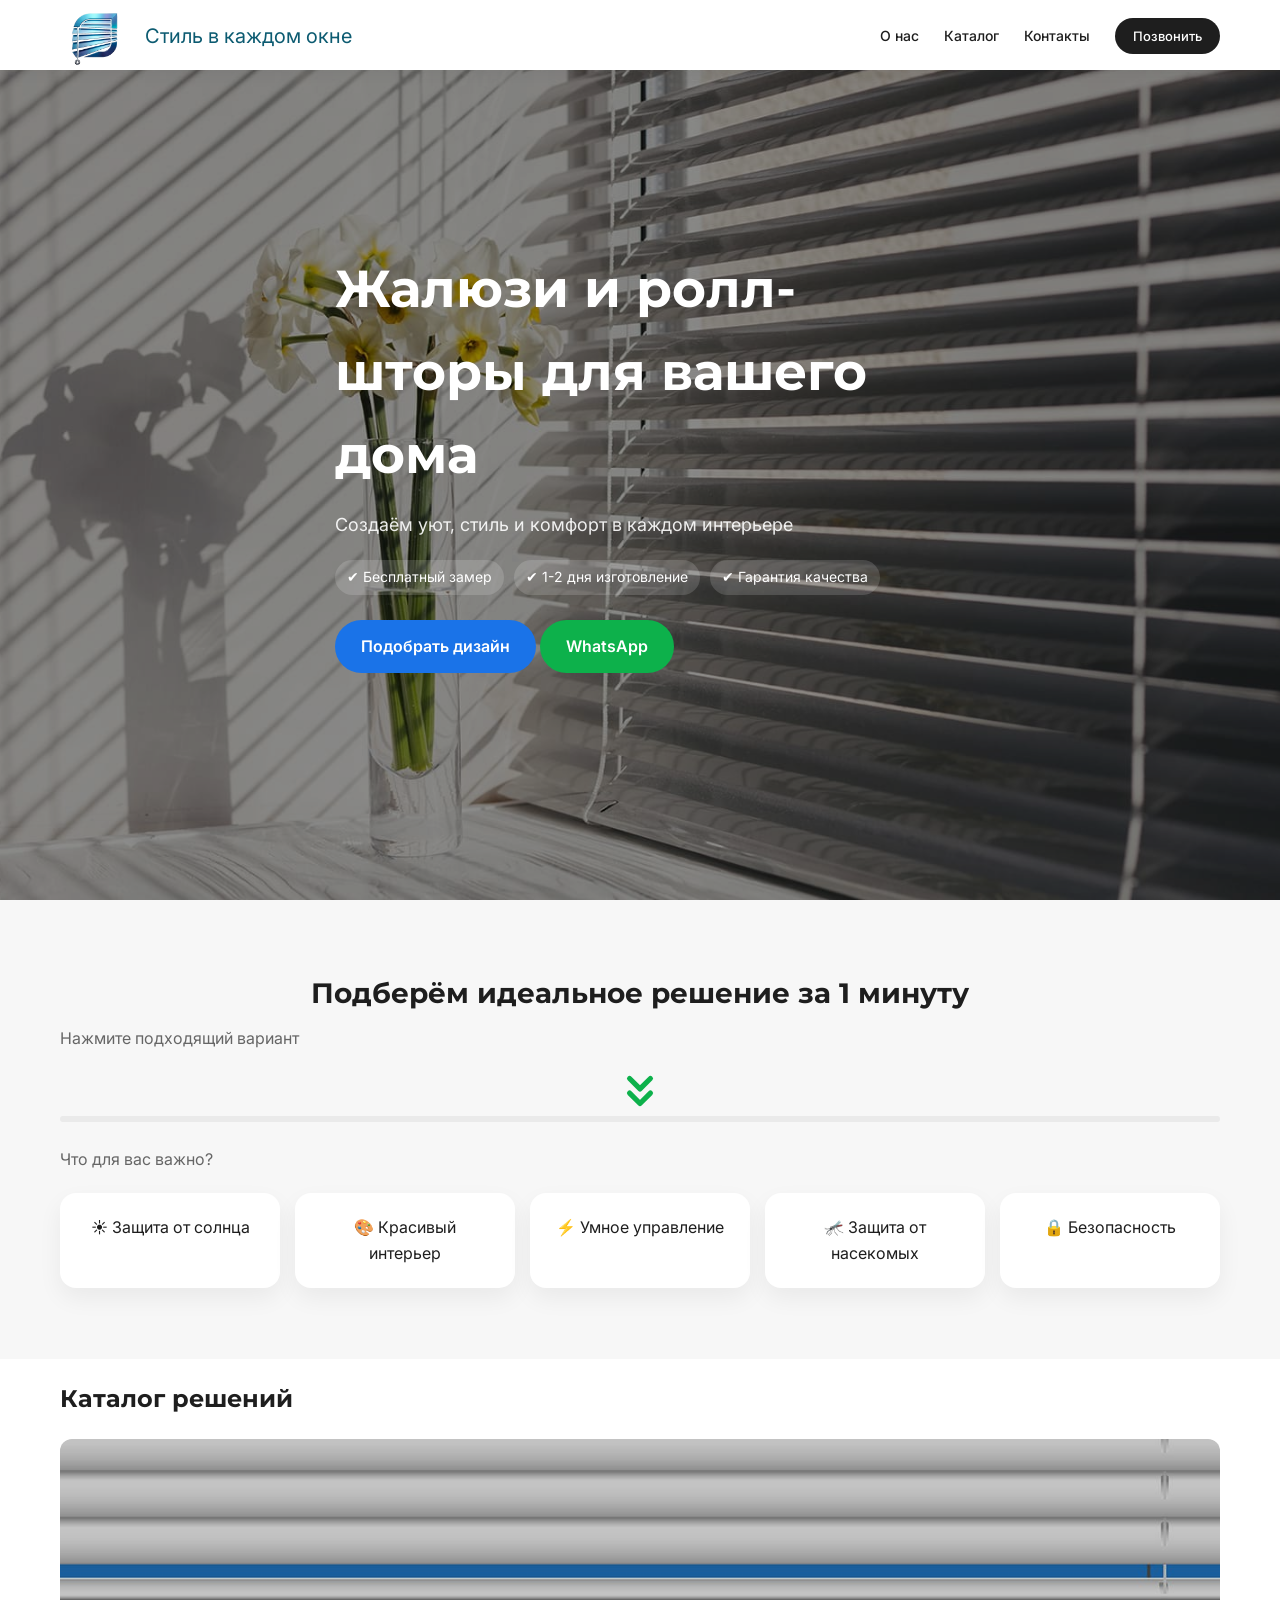
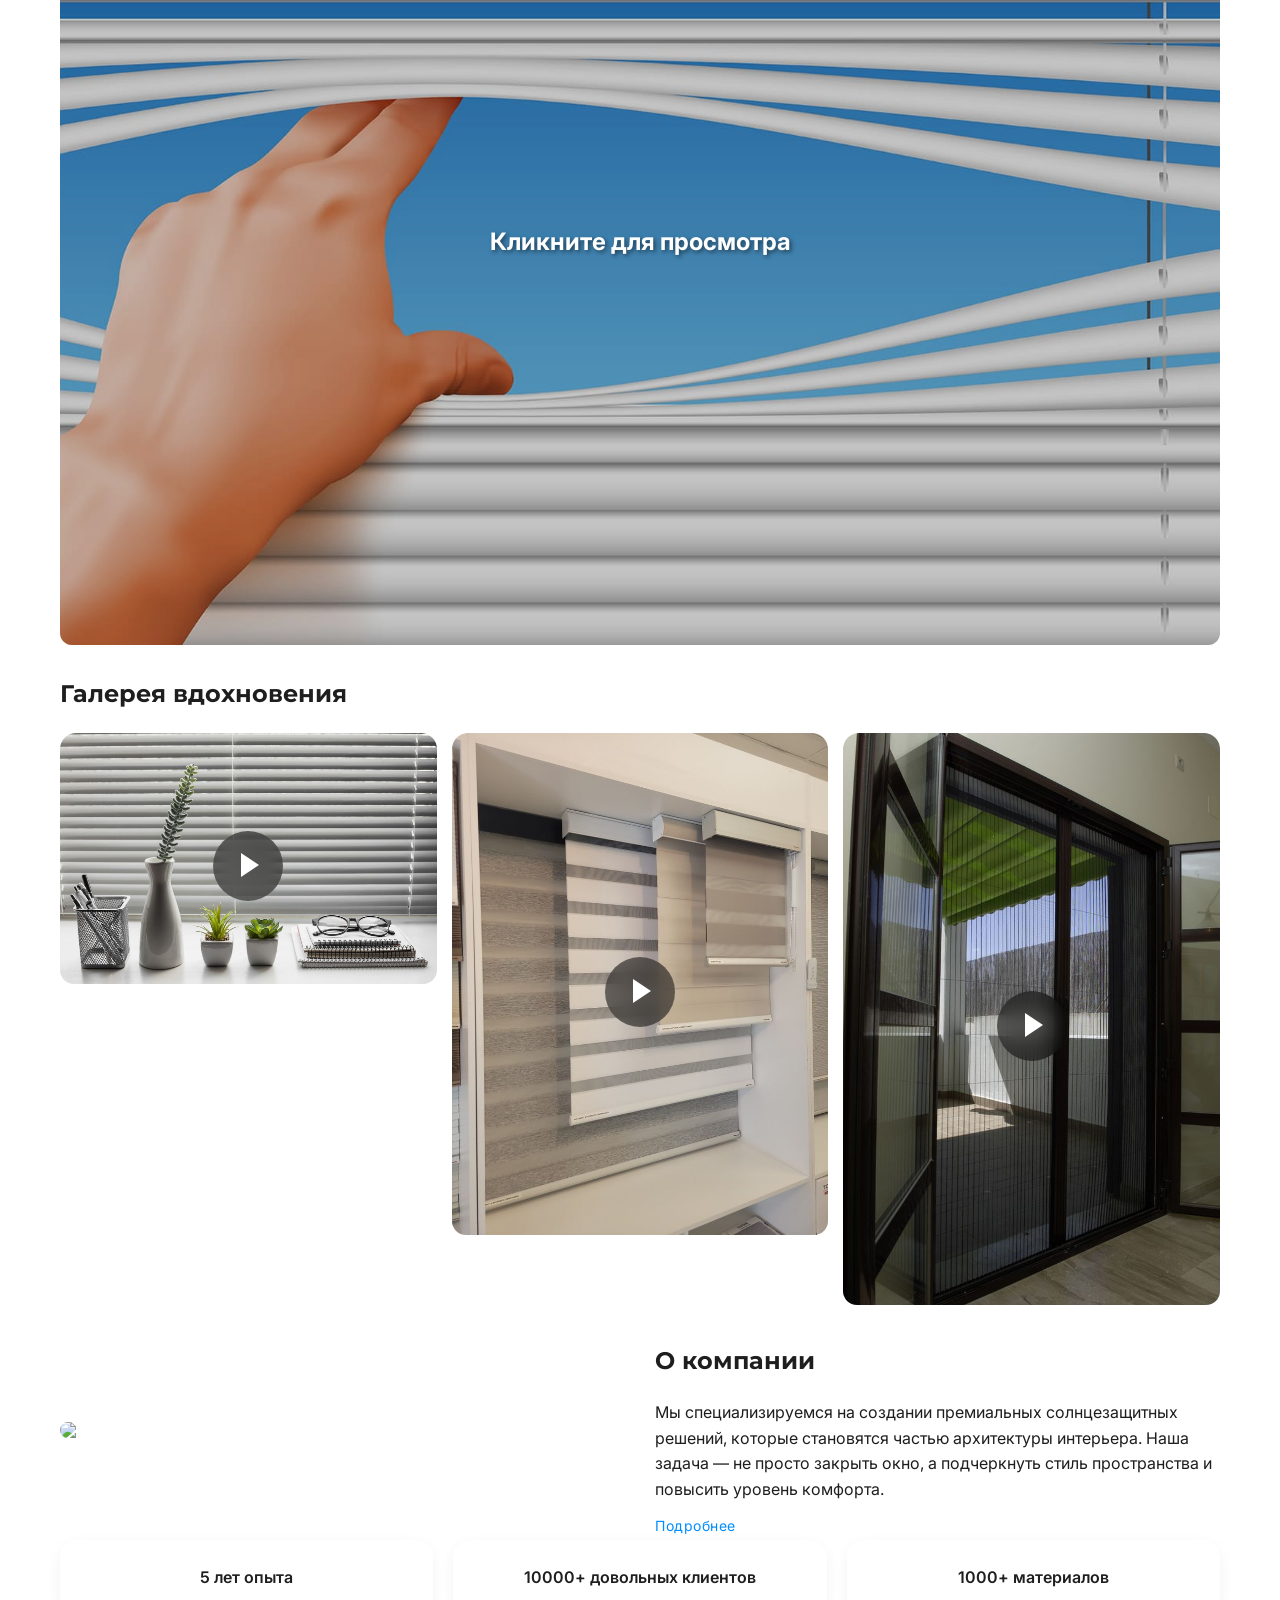
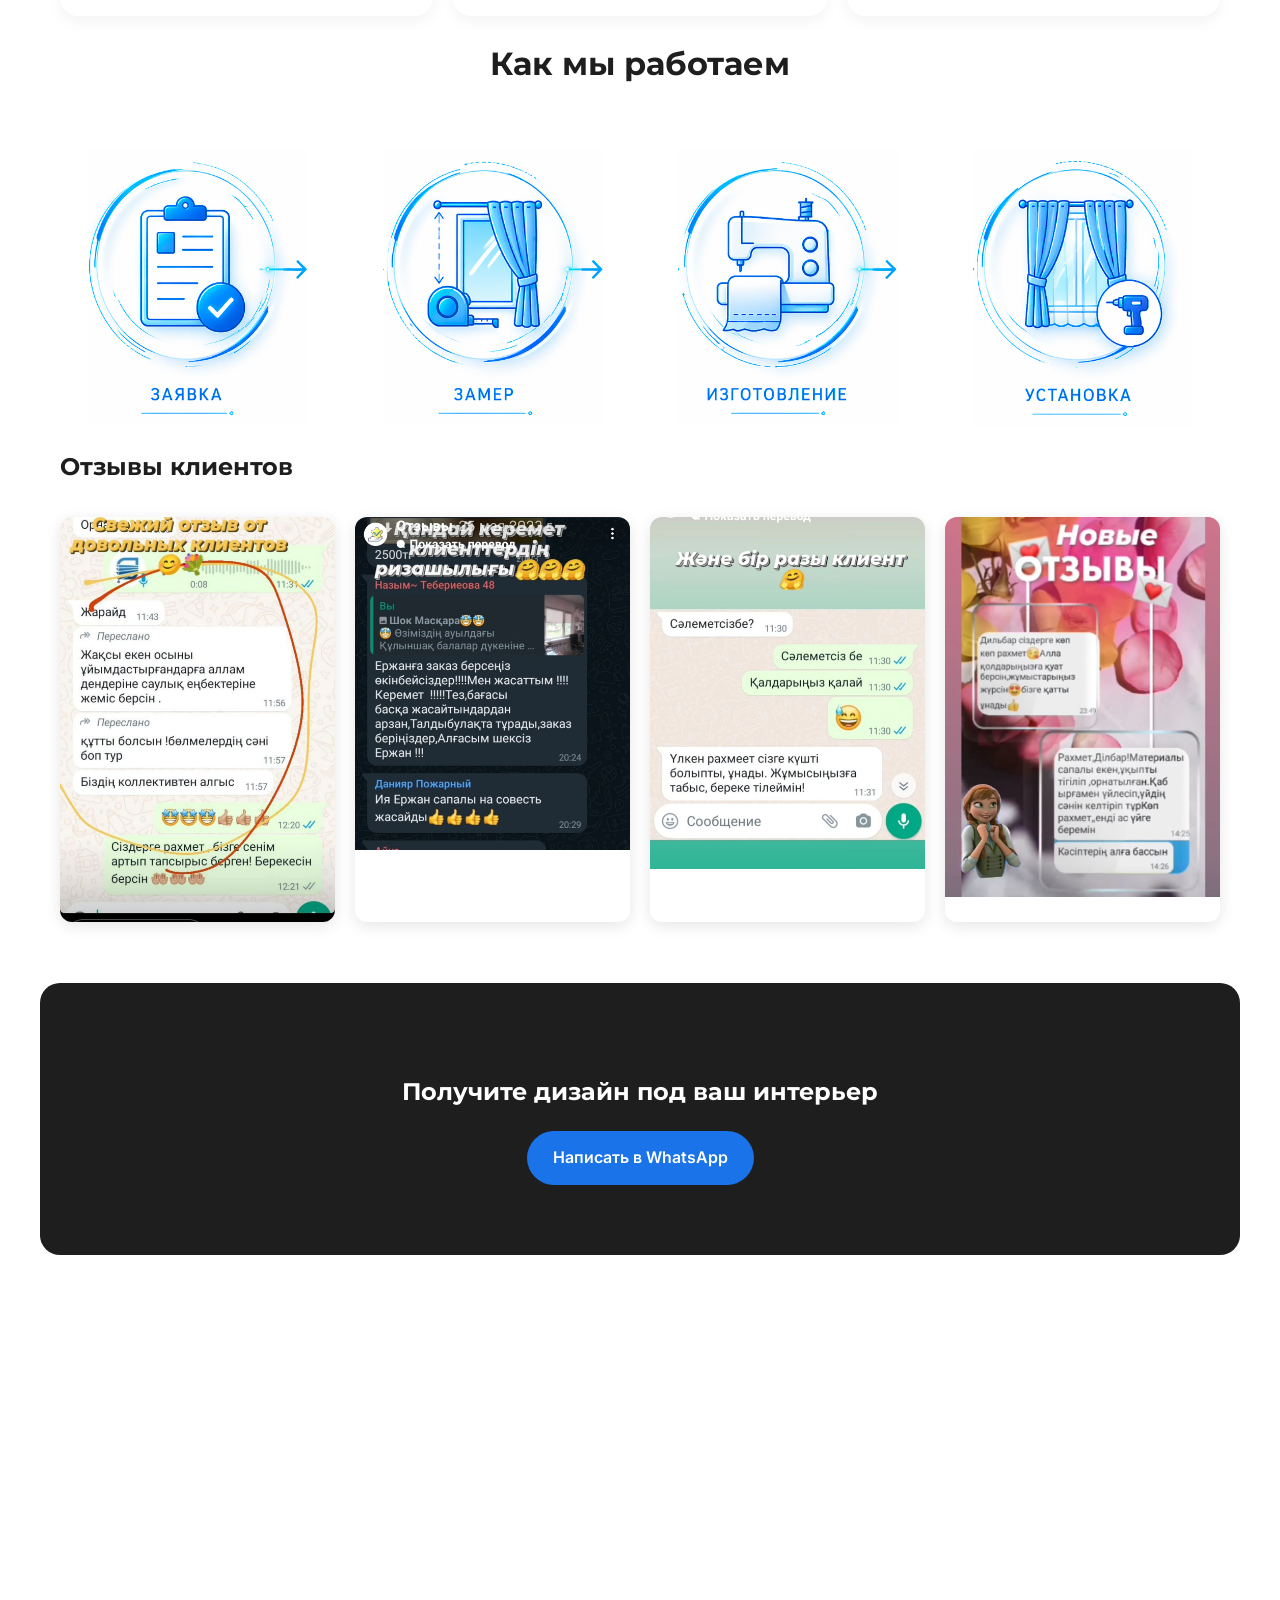
==== index.html @ 71e6b486 "Add files via upload" ====
<!DOCTYPE html>
<html lang="ru">
<head>
    <meta charset="UTF-8">
    <meta name="viewport" content="width=device-width, initial-scale=1.0">
    <title>Жалюзи и ролл-шторы</title>

    <link href="https://fonts.googleapis.com/css2?family=Montserrat:wght@600;700&family=Inter:wght@400;500&display=swap" rel="stylesheet">
    <link href="https://unpkg.com/aos@2.3.1/dist/aos.css" rel="stylesheet">
	<link rel="stylesheet" href="https://cdnjs.cloudflare.com/ajax/libs/font-awesome/6.0.0/css/all.min.css">
    
    <link rel="stylesheet" href="style.css">
</head>
<body>


					<header class="header">
						<div class="container header-wrap">
							<div class="logo">
								<a href="/"><img src="./img/logotip.png" alt="Жалюзи и Ролл-шторы" class="logo-img"></a>
								<span class="logo-slogan">Стиль в каждом окне</span>
							</div>

							<nav class="nav-desktop">
								<a href="./about.html">О нас</a>
								<a href="./shtory.html">Каталог</a>
								<a href="#contact">Контакты</a>
								<a href="tel:+77770356267" class="btn-call">Позвонить</a>
							</nav>

							<div class="menu-toggle" id="menuToggle">
								<span></span>
								<span></span>
							</div>
						</div>
					

						<div class="mobile-overlay" id="mobileMenu">
							   <div class="mobile-close" onclick="toggleMenu()">
									<span></span>
									<span></span>
								</div>
							<nav class="mobile-nav-list">
								<a href="./about.html" onclick="toggleMenu()">О нас</a>
								<a href="./shtory.html" onclick="toggleMenu()">Каталог</a>
								<a href="#contact" onclick="toggleMenu()">Контакты</a>
								<a href="tel:+77770356267" class="mobile-call">Позвонить</a>
							</nav>
						</div>
					</header>

    <section class="hero">
        <div class="container hero-content">
            <h1>Жалюзи и ролл-шторы для вашего дома</h1>
            <p>Создаём уют, стиль и комфорт в каждом интерьере</p>
            <div class="utp">
                <span>✔ Бесплатный замер</span>
                <span>✔ 1-2 дня изготовление</span>
                <span>✔ Гарантия качества</span>
            </div>
            <a href="#quiz" class="btn btn-accent">Подобрать дизайн</a>
            <a href="https://wa.me/77770356267" class="btn btn-primary">WhatsApp</a>
        </div>
    </section>

    <section id="quiz" class="quiz">
           <div class="container">
				<div class="quiz-header-container">
					<h2 class="quiz-title">Подберём идеальное решение за 1 минуту</h2>
					<p class="quiz-subtitle">Нажмите подходящий вариант</p>
					
					<div class="animated-arrow">
						<svg width="50" height="50" viewBox="0 0 24 24" fill="none" stroke="currentColor" stroke-width="2.5" stroke-linecap="round" stroke-linejoin="round">
							<path d="M7 13l5 5 5-5M7 6l5 5 5-5"/>
						</svg>
					</div>
				</div>

    <div class="quiz-progress">
        <div class="quiz-bar" id="quizBar"></div>
    </div>

    <!-- ШАГ 1 -->
    <div class="quiz-step active" data-step="1">
        <p class="quiz-subtitle">Что для вас важно?</p>
        <div class="quiz-grid">
            <div class="quiz-item" onclick="selectAnswer(1,'Солнце')">☀️ Защита от солнца</div>
            <!-- <div class="quiz-item" onclick="selectAnswer(1,'Приватность')">👀 Закрыться от посторонних</div> -->
            <div class="quiz-item" onclick="selectAnswer(1,'Дизайн')">🎨 Красивый интерьер</div>
            <div class="quiz-item" onclick="selectAnswer(1,'Автоматизация')">⚡ Умное управление</div>
            <div class="quiz-item" onclick="selectAnswer(1,'Москитные сетки')">🦟 Защита от насекомых</div>
            <div class="quiz-item" onclick="selectAnswer(1,'Безопасность')">🔒 Безопасность</div>
        </div>
    </div>

    <!-- ШАГ 2 -->
    <div class="quiz-step" data-step="2">
        <h3>Где нужно установить?</h3>
        <div class="quiz-grid">
            <div class="quiz-item" onclick="selectAnswer(2,'Квартира')">🏠 Квартира</div>
            <div class="quiz-item" onclick="selectAnswer(2,'Дом')">🏡 Частный дом</div>
            <div class="quiz-item" onclick="selectAnswer(2,'Офис')">🏢 Офис / коммерция</div>
        </div>
    </div>

    <!-- ШАГ 3 -->
    <div class="quiz-step" data-step="3">
        <h3>Сколько окон примерно?</h3>
        <div class="quiz-grid">
            <div class="quiz-item" onclick="selectAnswer(3,'1-2 окна')">1–2 окна</div>
            <div class="quiz-item" onclick="selectAnswer(3,'3-5 окон')">3–5 окон</div>
            <div class="quiz-item" onclick="selectAnswer(3,'Больше 5')">Больше 5</div>
            <div class="quiz-item" onclick="selectAnswer(3,'Не знаю')">Не знаю точно</div>
        </div>
    </div>

    <!-- ШАГ 4 (ФИНАЛ) -->
    <div class="quiz-step" data-step="4">
        <h3>Остался последний шаг 👇</h3>

        <p class="quiz-final-text">
            Отправим подборку решений и пример стоимости в WhatsApp
            <br><span>Без звонков. Быстро и удобно.</span>
        </p>

        <button class="btn btn-accent quiz-wa-btn" onclick="sendQuiz()">
            Получить подборку в WhatsApp
        </button>

        <div class="quiz-trust">
            <span>🔒 Без спама</span>
            <span>⏱ Ответ 5–10 минут</span>
        </div>

        <div id="quizLoader" class="quiz-loader">
            Подбираем решения для вас...
        </div>
    </div>
</div>
    </section>

    <section class="catalog container" data-aos="fade-up">
        <h2>Каталог решений</h2>
        <div class="grid">
            <a href="shtory.html" class="card">
				<img src="./img/fon_catalog.jpg" alt="Жалюзи">
				<div class="card-overlay">Кликните для просмотра</div>
			</a>
			
        </div>
    </section>

    <section id="gallery" class="container" data-aos="fade-up">
        <h2>Галерея вдохновения</h2>
		<div class="video-gal">
						<div class="video-preview" data-video="./img/erzhaluzi1.mp4">
							<img src="./img/erzhaluzi1.jpg">
							<div class="play-btn"></div>
						</div>

						<div class="video-preview" data-video="./img/erzhaluzi2_.webm">
							<img src="./img/erzhaluzi2.jpg">
							<div class="play-btn"></div>
						</div>

						<div class="video-preview" data-video="./img/erzhaluzi3_.webm">
							<img src="./img/erzhaluzi3.jpg">
							<div class="play-btn"></div>
						</div>

				<!-- ОДНА модалка -->
				<div id="modal" class="modal">
					<div class="modal-inner">

						<!-- loader -->
						<div class="loader" id="loader"></div>

						<video id="video" playsinline preload="auto"></video>

						<div class="progress">
						<div class="progress-bar" id="progressBar"></div>
						</div>

					</div>
				</div>	
			
			
			
         <!--   <img src="https://images.unsplash.com/photo-1505693416388-ac5ce068fe85">
            <img src="https://images.unsplash.com/photo-1493809842364-78817add7ffb">
            <img src="https://images.unsplash.com/photo-1507089947367-19c1da9775ae">
            <img src="https://images.unsplash.com/photo-1502005229762-cf1b2da7c5d6"> -->
        </div>
    </section>
	
	
	<section class="container about" data-aos="fade-up">
        <img src="https://images.unsplash.com/photo-1501183638710-841dd1904471">
        <div>
            <h2>О компании</h2>
            <p>Мы специализируемся на создании премиальных солнцезащитных решений, которые становятся частью архитектуры интерьера. Наша задача — не просто закрыть окно, а подчеркнуть стиль пространства и повысить уровень комфорта.</p>
			<a href="./about.html" class="elegant-link">Подробнее</a>
        </div>
    </section>

    <section class="container advantages" data-aos="fade-up">
        <div class="adv">5 лет опыта</div>
        <div class="adv">10000+ довольных клиентов</div>
        <div class="adv">1000+ материалов</div>
    </section>


	
    <section class="container process" data-aos="fade-up">
		<h2 class="section-title">Как мы работаем</h2>
        <div class="step"><img src="./img/zaiavka.jpg" alt="Заявка"></div>
        <div class="step"><img src="./img/zamer.jpg" alt="Замер"></div>
        <div class="step"><img src="./img/zagotovka.jpg" alt="Изготовление"></div>
        <div class="step"><img src="./img/setup.jpg" alt="Установка"></div>
		
    </section>

    <section class="container reviews" data-aos="fade-up">
        <h2>Отзывы клиентов</h2>
        <div class="grid">
				<div class="review">
					<img src="./img/otzyv1.jpeg" alt="Отзыв 1">
				</div>
				<div class="review">
					<img src="./img/otzyv2.jpeg" alt="Отзыв 2">
				</div>
				<div class="review">
					<img src="./img/otzyv3.jpeg" alt="Отзыв 3">
				</div>
				<div class="review">
				<img src="./img/otzyv4.jpeg" alt="Отзыв 4">
			</div>
        </div>
    </section>

    

    <section class="cta container" data-aos="zoom-in">
        <h2>Получите дизайн под ваш интерьер</h2>
        <a href="https://wa.me/77770356267" class="btn btn-accent">Написать в WhatsApp</a>
    </section>

    <section id="contact" class="container contact" data-aos="fade-up">
        <h2>Контакты</h2>
        <p>Свяжитесь с нами удобным способом</p>
        <div class="map">
            <iframe src="https://www.google.com/maps/embed?pb=!1m16!1m12!1m3!1d1283.7113831049194!2d76.8928099355644!3d43.29441088052922!2m3!1f0!2f0!3f0!3m2!1i1024!2i768!4f13.1!2m1!1z0KHQtdCy0LXRgNC90L7QtSDQmtC-0LvRjNGG0L4g0YjQvtGB0YHQtSwgMjkvNQ!5e1!3m2!1sru!2skz!4v1777280910167!5m2!1sru!2skz" width="600" height="450" style="border:0;" allowfullscreen="" loading="lazy" referrerpolicy="no-referrer-when-downgrade"></iframe>
        </div>
        <div class="social">
			<a href="https://www.instagram.com/era_zhaluzi_kz" target="_blank" class="ig" aria-label="Instagram">
				<i class="fab fa-instagram"></i>
			</a>
			
			<a href="https://www.tiktok.com/@yera.jaluzi" target="_blank" class="tk" aria-label="TikTok">
				<i class="fab fa-tiktok"></i>
			</a>
		</div>
    </section>

    <div class="sticky">
        <a href="tel:+77770356267" class="call">Позвонить</a>
        <a href="https://wa.me/77770356267" class="wa">WhatsApp</a>
    </div>

    <script src="https://unpkg.com/aos@2.3.1/dist/aos.js"></script>
    <script src="script.js"></script>
</body>
</html>
---- style.css ----
/* HEADER BASE */
.header {
    position: fixed;
    top: 0;
    left: 0;
    width: 100%;
    height: 70px;
    background: #ffffff;
    box-shadow: 0 2px 15px rgba(0,0,0,0.05);
    z-index: 1000;
    display: flex;
    align-items: center;
}

.header-wrap {
    display: flex;
    justify-content: space-between;
    align-items: center;
    width: 100%;
    padding: 0 20px;
}

.logo {
    display: flex;
    align-items: center;
    gap: 15px;
    text-decoration: none;
}

.logo-img {
    height: 70px;
    width: auto;
    display: block;
}

.logo-img:hover {
    transform: scale(1.05);
}

@media (max-width: 768px) {
    .logo-img {
        height: 60px;
    }
}

.logo strong { font-size: 20px; font-family: 'Montserrat'; }
.logo-slogan {
    font-size: 20px;
    color: #0c5b71;
    line-height: 1.2;
    max-width: 250px;
}

@media (max-width: 768px) {
    .logo {
        gap: 8px;
    }
    .logo-slogan {
        font-size: 18px;
        display: block;
    }
}

/* DESKTOP NAV */
.nav-desktop { display: flex; align-items: center; gap: 25px; }
.nav-desktop a {
    text-decoration: none;
    color: #1E1E1E;
    font-weight: 500;
    font-size: 14px;
    transition: 0.3s;
}
.nav-desktop a:hover { color: #0DB14B; }

.btn-call {
    background: #1E1E1E;
    color: #fff !important;
    padding: 8px 18px;
    border-radius: 20px;
    font-size: 13px !important;
}

/* MOBILE TOGGLE (HAMBURGER) */
.menu-toggle {
    display: none;
    width: 30px;
    height: 20px;
    position: relative;
    cursor: pointer;
    z-index: 1002;
}

.menu-toggle span {
    display: block;
    width: 100%;
    height: 2px;
    background: #1e1e1e;
    position: absolute;
    transition: 0.3s cubic-bezier(0.4, 0, 0.2, 1);
}

.menu-toggle span:first-child { top: 0; }
.menu-toggle span:last-child { bottom: 0; }

.menu-toggle.active span:first-child {
    transform: translateY(6px);
    opacity: 0;
}

.menu-toggle.active span:last-child {
    transform: translateY(-6px);
    opacity: 0;
}

/* MOBILE OVERLAY */
.mobile-overlay {
    position: fixed;
    top: 0;
    left: 0;
    width: 100%;
    height: 100%;
    background: #fff;
    z-index: 1001;
    display: flex;
    justify-content: center;
    align-items: center;
    transform: translateY(-100%);
    transition: 0.5s cubic-bezier(0.4, 0, 0.2, 1);
}

.mobile-overlay.active { transform: translateY(0); }

.mobile-nav-list {
    display: flex;
    flex-direction: column;
    align-items: center;
    gap: 30px;
}

.mobile-nav-list a {
    font-family: 'Montserrat';
    font-size: 28px;
    text-decoration: none;
    color: #1e1e1e;
    font-weight: 700;
}

.mobile-call { color: #0DB14B !important; }

.hero { margin-top: 0; } 

@media (max-width: 1024px) {
    .nav-desktop { display: none; }
    .menu-toggle { display: block; }
}

/* APPLE STYLE CLOSE BUTTON */
.mobile-close {
    position: absolute;
    top: 25px;
    right: 20px;
    width: 28px;
    height: 28px;
    cursor: pointer;
    z-index: 1003;
}

.mobile-close span {
    position: absolute;
    width: 100%;
    height: 2px;
    background: #1e1e1e;
    top: 50%;
    left: 0;
    transform-origin: center;
    transition: all 0.3s ease;
}

.mobile-close span:first-child { transform: rotate(45deg); }
.mobile-close span:last-child { transform: rotate(-45deg); }
.mobile-close:hover span { opacity: 0.6; }

/* RESET & BASE */
* {
    margin: 0;
    padding: 0;
    box-sizing: border-box;
}

body {
    font-family: 'Inter', sans-serif;
    background: #fff;
    color: #1E1E1E;
    padding-bottom: 80px;
    line-height: 1.6;
    /* ИСПРАВЛЕНИЕ: Блокировка горизонтального вылета */
    max-width: 100%;
    overflow-x: hidden;
    position: relative;
}

h1, h2, h3 {
    font-family: 'Montserrat', sans-serif;
    margin-top: 20px;
	margin-bottom: 20px;
}

.container {
    max-width: 1200px;
    margin: auto;
    padding: 1px 20px;
    /* ИСПРАВЛЕНИЕ: Дополнительная защита контейнера */
    box-sizing: border-box;
}

/* BUTTONS */
.btn {
    padding: 14px 26px;
    border-radius: 30px;
    text-decoration: none;
    font-weight: 600;
    display: inline-block;
    transition: .3s;
    border: none;
    cursor: pointer;
}

.btn-primary { background: #0DB14B; color: #fff; }
.btn-accent { background: #1a73e8; color: #fff; }
.btn:hover { transform: scale(1.05); opacity: .9; }

/* HERO SECTION */
.hero {
    background: url('./img/background.jpg') center/cover no-repeat;
    min-height: 100vh;
    display: flex;
    align-items: center;
    color: #fff;
    position: relative;
}

.hero::after {
    content: "";
    position: absolute;
    inset: 0;
    background: rgba(0,0,0,.45);
}

.hero-content {
    position: relative;
    z-index: 2;
    max-width: 650px;
}

.hero h1 { font-size: 52px; margin-bottom: 15px; }
.hero p { font-size: 18px; margin-bottom: 20px; opacity: .9; }

.utp {
    display: flex;
    flex-wrap: wrap;
    gap: 10px;
    margin-bottom: 25px;
}

.utp span {
    background: rgba(255,255,255,.15);
    padding: 6px 12px;
    border-radius: 20px;
    font-size: 14px;
}

/* QUIZ */
.quiz { background: #F7F7F7; padding: 70px 20px; }
.quiz h2 { text-align: center; }
.quiz-progress {
    width: 100%;
    height: 6px;
    background: #eaeaea;
    border-radius: 10px;
    margin-bottom: 25px;
    overflow: hidden;
}

.quiz-bar {
    height: 100%;
    width: 0;
    background: #0DB14B;
    transition: .4s;
}

.quiz-step {
    display: none;
    opacity: 0;
    transform: translateY(10px);
    transition: .4s ease;
}

.quiz-step.active {
    display: block;
    opacity: 1;
    transform: translateY(0);
}

.quiz-grid {
    display: grid;
    grid-template-columns: repeat(auto-fit, minmax(200px, 1fr));
    gap: 15px;
    margin-top: 20px;
}

.quiz-item {
    background: #fff;
    padding: 22px;
    border-radius: 16px;
    text-align: center;
    cursor: pointer;
    transition: .3s;
    box-shadow: 0 10px 25px rgba(0,0,0,.06);
}

.quiz-item:hover {
    transform: translateY(-5px);
    box-shadow: 0 15px 30px rgba(0,0,0,.1);
}

.quiz input {
    width: 100%;
    padding: 14px;
    border-radius: 12px;
    border: 1px solid #ddd;
    margin-top: 10px;
}



/* ФИНАЛ КВИЗА */
.quiz-final-text {
    text-align: center;
    margin: 20px 0;
    font-size: 16px;
}

.quiz-final-text span {
    font-size: 14px;
    opacity: 0.7;
}

.quiz-wa-btn {
    width: 100%;
    padding: 16px;
    font-size: 16px;
}

.quiz-trust {
    display: flex;
    justify-content: space-between;
    margin-top: 15px;
    font-size: 13px;
    opacity: 0.7;
}

.quiz-loader {
    display: none;
    text-align: center;
    margin-top: 20px;
    color: #0DB14B;
    animation: fadePulse 1s infinite alternate;
}

@keyframes fadePulse {
    from { opacity: 0.4; }
    to { opacity: 1; }
}


/* CATALOG */


.card {
    position: relative;
    display: inline-block; /* Или flex, зависит от сетки */
             /* width: 300px; Ширина для примера */
            /* height: 200px; Высота для примера */
    border-radius: 12px;
    overflow: hidden;
    text-decoration: none; /* Убираем подчеркивание ссылки */
}

.card img {
    width: 100%;
    height: 100%;
    object-fit: cover;    /* Чтобы картинка не деформировалась */
    display: block;
}

.card-overlay {
    position: absolute;
    top: 0;
    left: 0;
    width: 100%;
    height: 100%;
    
    /* Центрирование текста */
    display: flex;
    align-items: center;    /* По вертикали */
    justify-content: center; /* По горизонтали */
    
    /* Стили текста */
    color: white;
    font-size: 24px;
    font-weight: bold;
    text-shadow: 2px 2px 4px rgba(0,0,0,0.5); /* Чтобы текст читался на светлом фоне */
    background: rgba(0,0,0,0.2); /* Легкое затемнение картинки для контраста */
    
    transition: background 0.3s; /* Анимация при наведении */
}

/* Эффект при наведении */
.card:hover .card-overlay {
    background: rgba(0,0,0,0.4); /* При наведении темнеет сильнее */
}

/* GALLERY & VIDEO GAL - ИСПРАВЛЕНИЕ */
.gallery, .video-gal {
    column-count: 3;
    column-gap: 15px;
    width: 100%;
    max-width: 100%;
    overflow: hidden;
    display: block;
}

.gallery img, .video-gal img {
    width: 100%;
    max-width: 100%;
    margin-bottom: 15px;
    border-radius: 14px;
    display: block;
}

/* ADVANTAGES */
.advantages {
    display: grid;
    grid-template-columns: repeat(3, 1fr);
    gap: 20px;
    text-align: center;
}

.adv {
    background: #fff;
    padding: 25px;
    border-radius: 18px;
    box-shadow: 0 5px 15px rgba(0,0,0,.05);
    font-weight: 600;
}

/* PROCESS */
.process {
    display: grid;
    grid-template-columns: repeat(4, 1fr); /* десктоп */
    gap: 20px;
    text-align: center;
}

.step {
    display: flex;
    flex-direction: column;
    align-items: center;
    justify-content: center;
    gap: 10px;
}

.step img {
    width: 80%;   /* регулируй размер */
    object-fit: contain;
    transition: transform 0.3s ease;
}

.step img:hover {
    transform: scale(1.1);
}
	
/* 📱 Мобилка — 2 в ряд */
@media (max-width: 600px) {
    .process {
        grid-template-columns: repeat(2, 1fr);
    }
}

	


/* REVIEWS */
/* Сетка отзывов */
.reviews .grid {
    display: grid;
    /* По умолчанию 4 колонки для больших экранов */
    grid-template-columns: repeat(4, 1fr);
    gap: 20px;
    margin-top: 30px;
}

.review {
    width: 100%;
    border-radius: 12px;
    overflow: hidden;
    box-shadow: 0 4px 15px rgba(0,0,0,0.1);
    transition: transform 0.3s ease;
}

.review:hover {
    transform: translateY(-5px);
}

.review img {
    width: 100%;
    height: auto;
    display: block;
    object-fit: cover; /* Чтобы фото не искажались, если они разного размера */
}

/* Адаптивность для мобильных устройств */
@media (max-width: 768px) {
    .reviews .grid {
        /* 2 колонки на мобильных и планшетах */
        grid-template-columns: repeat(2, 1fr);
        gap: 15px;
    }
    
    .reviews h2 {
        font-size: 24px;
        margin-bottom: 20px;
    }
}

@media (max-width: 480px) {
    .reviews .grid {
        gap: 10px; /* Уменьшаем зазоры на очень маленьких экранах */
    }
}


/* ABOUT */
.about {
    display: grid;
    grid-template-columns: 1fr 1fr;
    gap: 30px;
    align-items: center;
}

.about img { width: 100%; border-radius: 18px; }

/* CTA */
.cta {
    background: #1E1E1E;
    color: #fff;
    text-align: center;
    padding: 70px 20px;
    border-radius: 20px;
    margin-top: 60px;
}

/* CONTACT */
.contact { margin-top: 60px; }
.map iframe {
    width: 100%;
    height: 320px;
    border-radius: 16px;
    border: 0;
}

.social { display: flex; gap: 10px; margin-top: 15px; }
.social a {
    background: #1E1E1E;
    color: #fff;
    padding: 10px 14px;
    border-radius: 12px;
    text-decoration: none;
    font-size: 14px;
}

/* STICKY BUTTONS */
.sticky {
    position: fixed;
    bottom: 0;
    width: 100%;
    display: flex;
    z-index: 999;
    left: 0;
}

.sticky a {
    flex: 1;
    text-align: center;
    padding: 15px;
    color: #fff;
    text-decoration: none;
    font-size: 20px;
}

.call { background: #1E1E1E; }
.wa { background: #0DB14B; }

/* DESKTOP STICKY */
@media(min-width: 1024px) {
    .sticky {
       display:none;
    }
    
}

/* MOBILE ADAPTIVITY - ИСПРАВЛЕННЫЙ БЛОК */
@media(max-width: 768px) {
    .hero h1 { font-size: 34px; }
    .about { grid-template-columns: 1fr; }
    .advantages { grid-template-columns: 1fr; }
    .process { grid-template-columns: 1fr 1fr; }
    
    /* Исправление галереи и превью видео */
    .gallery, .video-gal { 
        column-count: 2 !important; 
        column-gap: 10px !important;
        width: 100% !important;
    }
    
    .video-preview {
        width: 100% !important; 
        max-width: 100% !important;
        margin-bottom: 10px;
    }

    .sticky {
        width: 100% !important;
        left: 0 !important;
    }
}

body.modal-open { overflow: hidden; }

/* модалка */
.modal {
  position: fixed;
  inset: 0;
  background: rgba(0,0,0,0.6);
  backdrop-filter: blur(20px);
  display: flex;
  align-items: center;
  justify-content: center;
  opacity: 0;
  pointer-events: none;
  transition: all 0.4s ease;
  z-index: 2000;
}

.modal.active { opacity: 1; pointer-events: auto; }

.modal-inner { transform: scale(0.9); transition: transform 0.4s ease; }
.modal.active .modal-inner { transform: scale(1); }

/* видео */
video {
  width: 80vw;
  max-height: 80vh;
  border-radius: 20px;
  display: block;
}

/* прогресс */
.progress {
  width: 100%;
  height: 4px;
  background: rgba(255,255,255,0.2);
  margin-top: 10px;
  border-radius: 2px;
  overflow: hidden;
}

.progress-bar {
  width: 0%;
  height: 100%;
  background: #0a84ff;
  transition: width 0.1s linear;
}

/* превью видео - ИСПРАВЛЕНО */
.video-preview {
  position: relative;
  width: 100%; /* Убрано фиксированное 320px */
  cursor: pointer;
  border-radius: 16px;
  overflow: hidden;
  display: block;
}

.video-preview img {
  width: 100%;
  display: block;
  margin-bottom: 15px;
  border-radius: 14px;
}

/* кнопка play */
.play-btn {
  position: absolute;
  top: 50%;
  left: 50%;
  width: 70px;
  height: 70px;
  transform: translate(-50%, -50%);
  background: rgba(0,0,0,0.5);
  border-radius: 50%;
  backdrop-filter: blur(10px);
}

.play-btn::after {
  content: '';
  position: absolute;
  left: 28px;
  top: 22px;
  border-style: solid;
  border-width: 12px 0 12px 18px;
  border-color: transparent transparent transparent white;
}

.video-preview:hover {
  transform: scale(1.03);
  transition: 0.3s ease;
}

.loader {
  position: absolute;
  width: 50px;
  height: 50px;
  border: 4px solid rgba(255,255,255,0.2);
  border-top: 4px solid white;
  border-radius: 50%;
  animation: spin 1s linear infinite;
  top: 50%;
  left: 50%;
  transform: translate(-50%, -50%);
  z-index: 2;
}

@keyframes spin {
  to { transform: translate(-50%, -50%) rotate(360deg); }
}

video { opacity: 0; transition: opacity 0.3s ease; }
video.show { opacity: 1; }



//* Центрирование шапки квиза */
.quiz-header-container {
    display: flex;
    flex-direction: column; /* Элементы друг под другом */
    align-items: center;    /* Центрирование по горизонтали */
    justify-content: center;/* Центрирование по вертикали */
    text-align: center;     /* Центрирование текста внутри строк */
    width: 100%;
    margin: 0 auto 30px auto; /* Центрирование самого контейнера + отступ снизу */
}

.quiz-title {
    font-size: 28px;
    margin: 0 0 10px 0 !important;
    width: 100%;
}

.quiz-subtitle {
    font-size: 16px;
    color: #666;
    margin: 0 0 15px 0 !important;
    width: 100%;
}

.animated-arrow {
    display: flex;
    justify-content: center;
    color: #0DB14B;
    animation: arrow-bounce 1.5s ease-in-out infinite;
}

@keyframes arrow-bounce {
    0%, 100% { transform: translateY(0); }
    50% { transform: translateY(10px); }
}

/* Адаптив для мобильных */
@media (max-width: 768px) {
    .quiz-title { font-size: 22px; }
    .quiz-subtitle { font-size: 14px; }
}

/* Стили для нового заголовка внутри секции process */
.process {
    display: grid;
    /* Указываем, что заголовок должен занимать все колонки сетки */
    grid-template-columns: repeat(4, 1fr); 
}

.section-title {
    grid-column: 1 / -1; /* Заставляет заголовок растянуться на всю ширину сетки */
    text-align: center;
    margin-bottom: 40px;
    font-size: 32px;
    width: 100%;
}

/* Адаптация для мобильных устройств (согласно вашим текущим медиа-запросам) */
@media (max-width: 768px) {
    .section-title {
        font-size: 26px;
        margin-bottom: 25px;
    }
}

@media (max-width: 600px) {
    .process {
        /* Сохраняем вашу логику 2 в ряд для мобильных */
        grid-template-columns: repeat(2, 1fr);
    }
}

.elegant-link {
  display: inline-block;
  margin-top: 12px;
  font-size: 14px;
  letter-spacing: 0.5px;
  color: #008cff;
  text-decoration: none;
  position: relative;
  transition: opacity 0.3s ease;
}

.elegant-link::after {
  content: "";
  position: absolute;
  left: 0;
  bottom: -3px;
  width: 100%;
  height: 1px;
  background: #111;
  transform: scaleX(0);
  transform-origin: left;
  transition: transform 0.3s ease;
}

.elegant-link:hover::after {
  transform: scaleX(1);
}

.elegant-link:hover {
  opacity: 0.7;
}

.social {
    display: flex;
    gap: 15px;
    align-items: center;
    padding: 10px;
}

.social a {
    font-size: 28px; /* Сделали чуть крупнее для наглядности */
    text-decoration: none;
    transition: transform 0.2s ease;
}

/* Обычный цвет Instagram (градиент заменен на классический розовый/пурпурный) */
.social a.ig {
    color: #E1306C;
}

/* Обычный цвет TikTok (черный с небольшим отступом) */
.social a.tk {
    color: #fff;
}

/* Легкий эффект при нажатии или наведении */
.social a:hover {
    transform: scale(1.1); /* Иконка немного увеличится */
    opacity: 0.8; /* Чуть посветлеет */
}
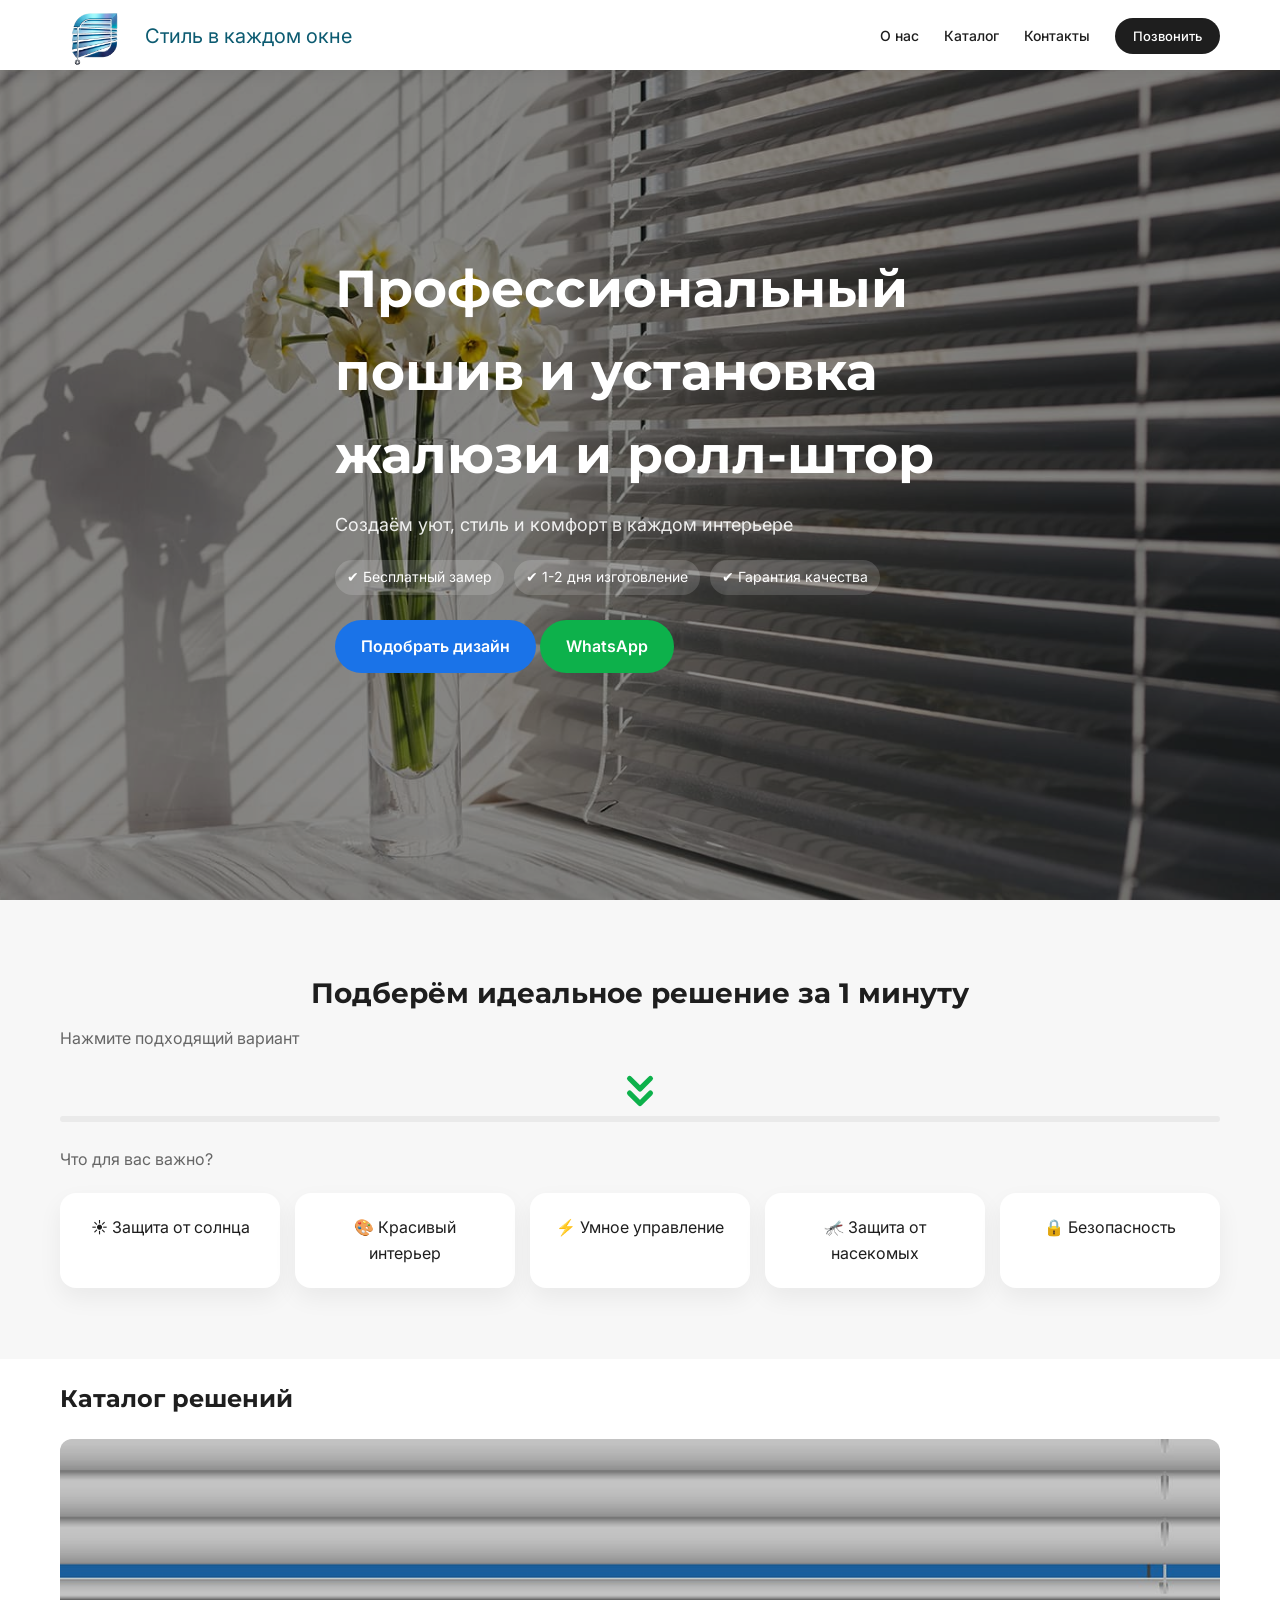
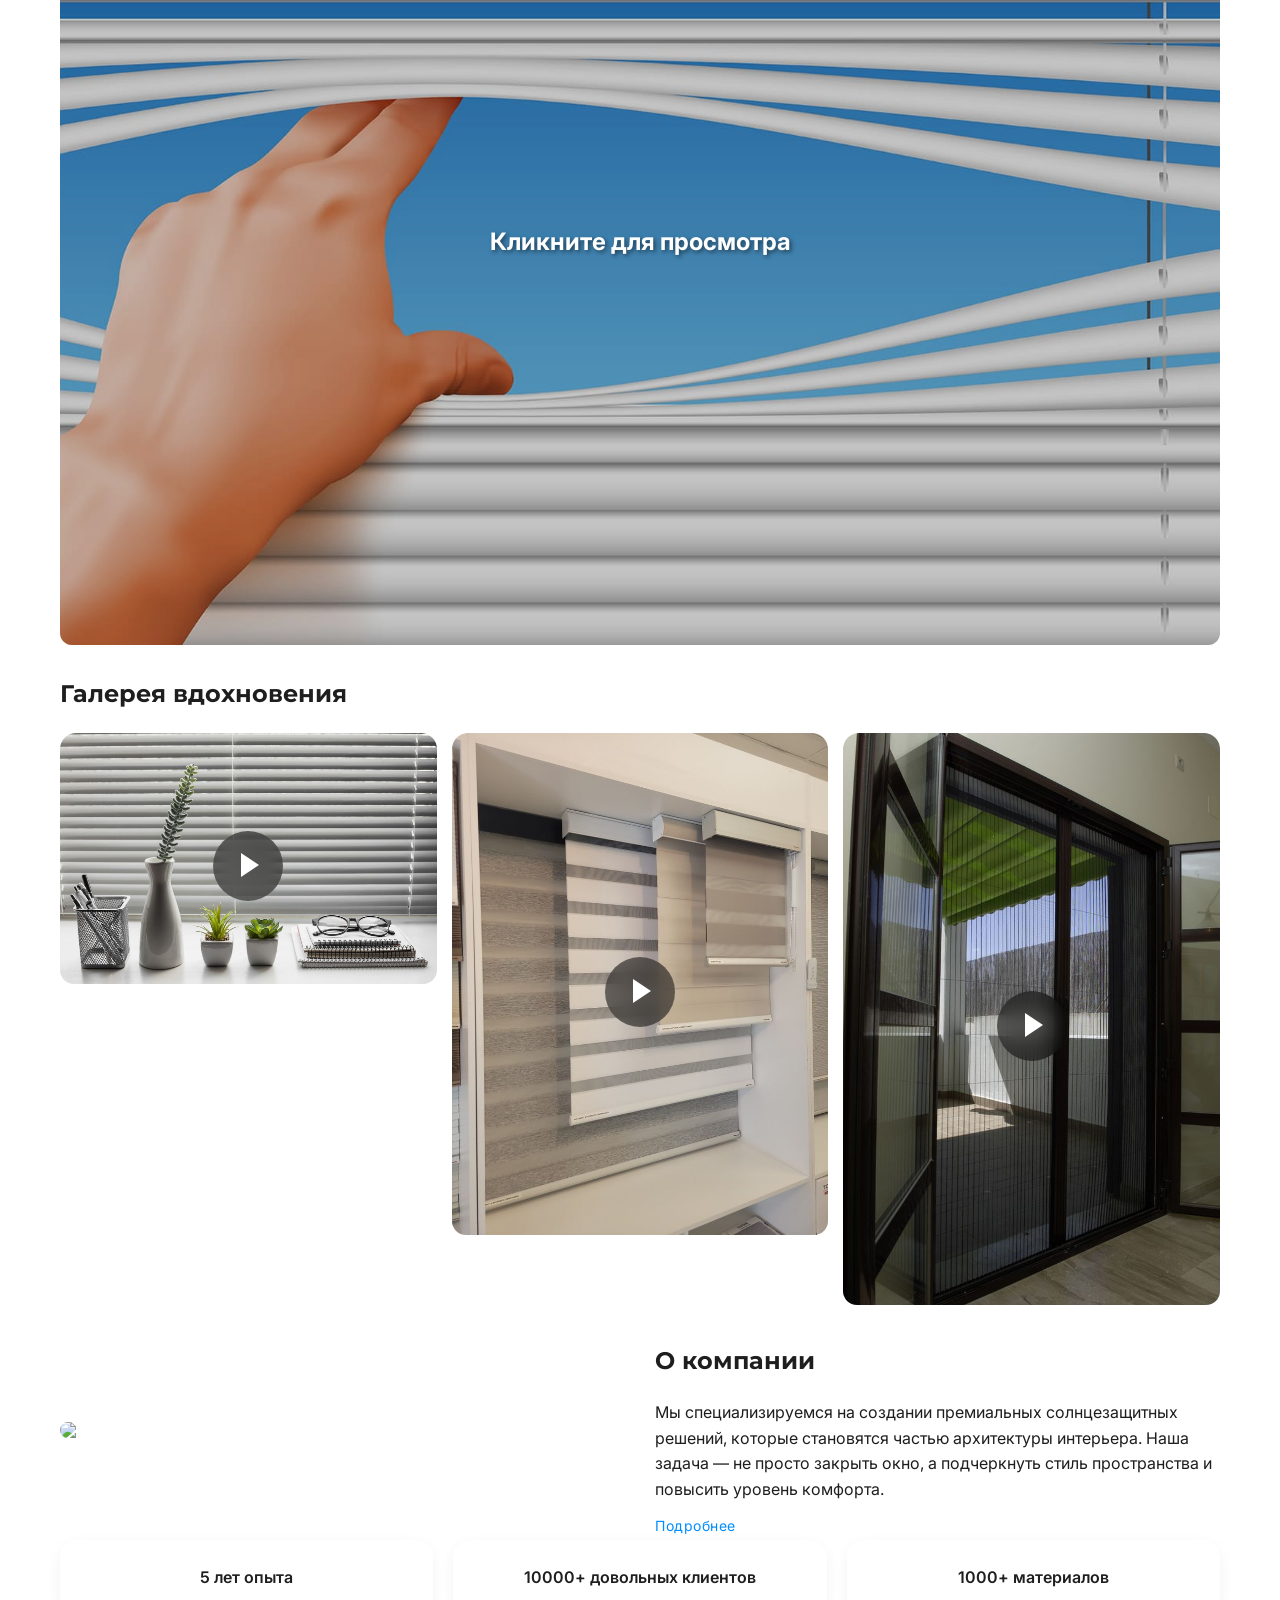
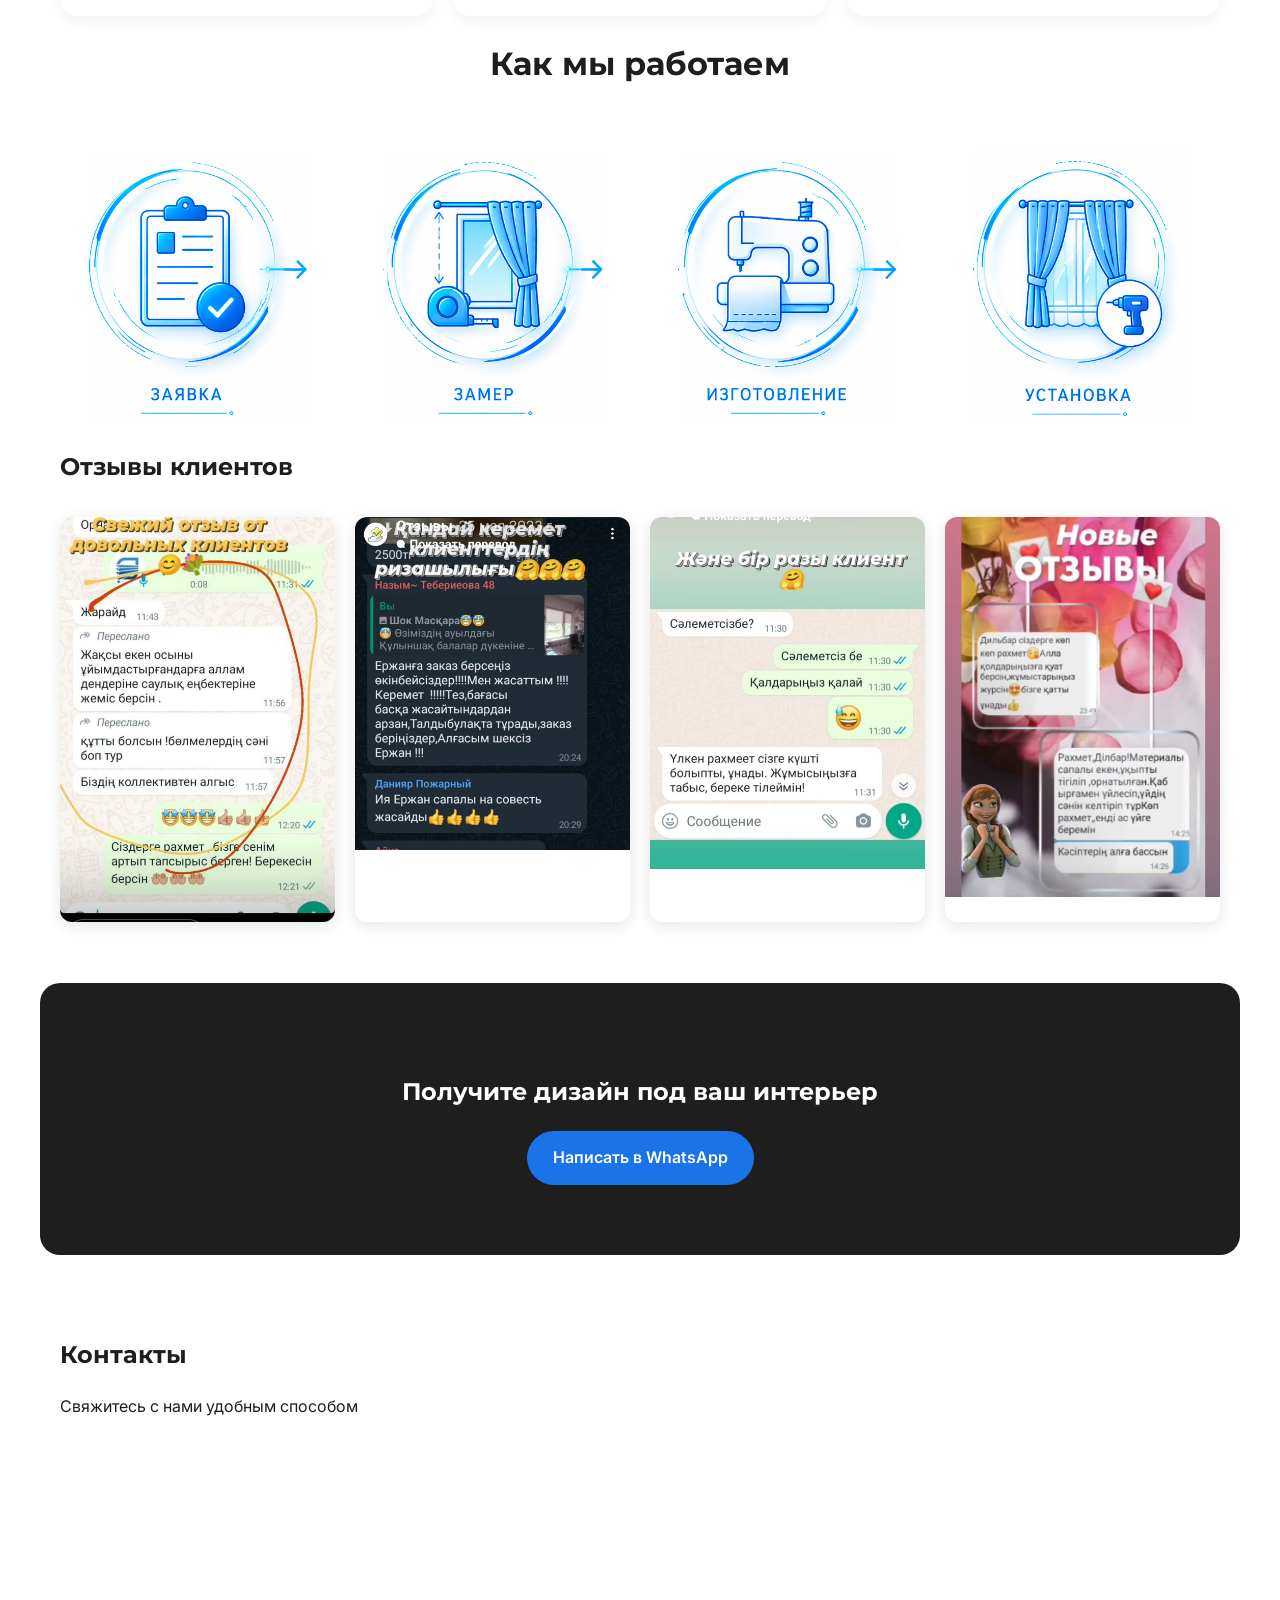
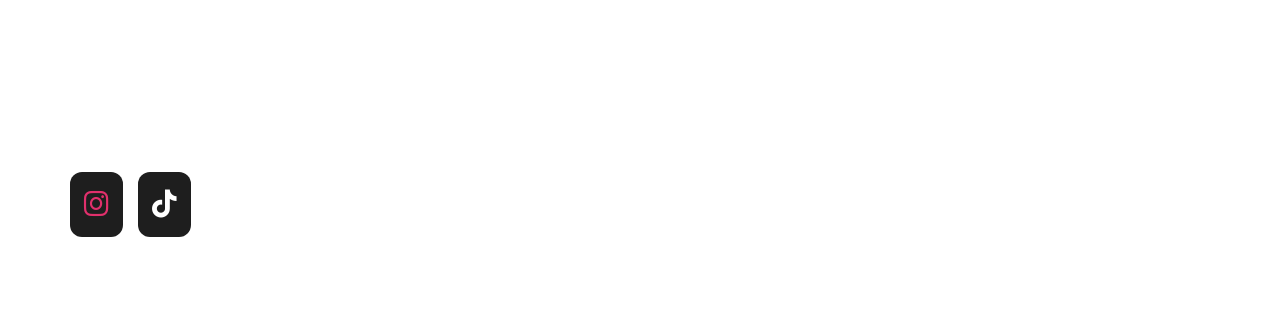
==== commit 9c60eb38: "Add files via upload" ====
--- a/index.html
+++ b/index.html
@@ -2,8 +2,13 @@
 <html lang="ru">
 <head>
     <meta charset="UTF-8">
-    <meta name="viewport" content="width=device-width, initial-scale=1.0">
-    <title>Жалюзи и ролл-шторы</title>
+	<meta property="og:title" content="Жалюзи и ролл-шторы — Стиль в каждом окне">
+<meta property="og:description" content="Изготовление за 1-2 дня. Бесплатный замер.">
+<meta property="og:image" content="https://issatayski.github.io/shtory/img/logotip.png">
+<meta property="og:type" content="website">
+    <title>Жалюзи и Ролл-шторы в Алматы | Купить рулонные шторы на заказ</title>
+<meta name="description" content="Заказать жалюзи и ролл-шторы от производителя. Бесплатный замер, изготовление за 1-2 дня. Огромный выбор материалов и европейское качество фурнитуры.">
+<meta name="keywords" content="жалюзи, ролл-шторы, рулонные шторы, день-ночь, Шымкент, шторы на заказ">
 
     <link href="https://fonts.googleapis.com/css2?family=Montserrat:wght@600;700&family=Inter:wght@400;500&display=swap" rel="stylesheet">
     <link href="https://unpkg.com/aos@2.3.1/dist/aos.css" rel="stylesheet">
@@ -51,7 +56,7 @@
 
     <section class="hero">
         <div class="container hero-content">
-            <h1>Жалюзи и ролл-шторы для вашего дома</h1>
+            <h1>Профессиональный пошив и установка жалюзи и ролл-штор</h1>
             <p>Создаём уют, стиль и комфорт в каждом интерьере</p>
             <div class="utp">
                 <span>✔ Бесплатный замер</span>
@@ -224,16 +229,16 @@
         <h2>Отзывы клиентов</h2>
         <div class="grid">
 				<div class="review">
-					<img src="./img/otzyv1.jpeg" alt="Отзыв 1">
-				</div>
-				<div class="review">
-					<img src="./img/otzyv2.jpeg" alt="Отзыв 2">
-				</div>
-				<div class="review">
-					<img src="./img/otzyv3.jpeg" alt="Отзыв 3">
-				</div>
-				<div class="review">
-				<img src="./img/otzyv4.jpeg" alt="Отзыв 4">
+					<img src="./img/otzyv1.jpeg" alt="Отзыв клиента об установке рулонных штор">
+				</div>
+				<div class="review">
+					<img src="./img/otzyv2.jpeg" alt="Отзыв клиента об установке штор">
+				</div>
+				<div class="review">
+					<img src="./img/otzyv3.jpeg" alt="Отзыв клиента об установке жалюзи">
+				</div>
+				<div class="review">
+				<img src="./img/otzyv4.jpeg" alt="Отзыв клиента об установке">
 			</div>
         </div>
     </section>
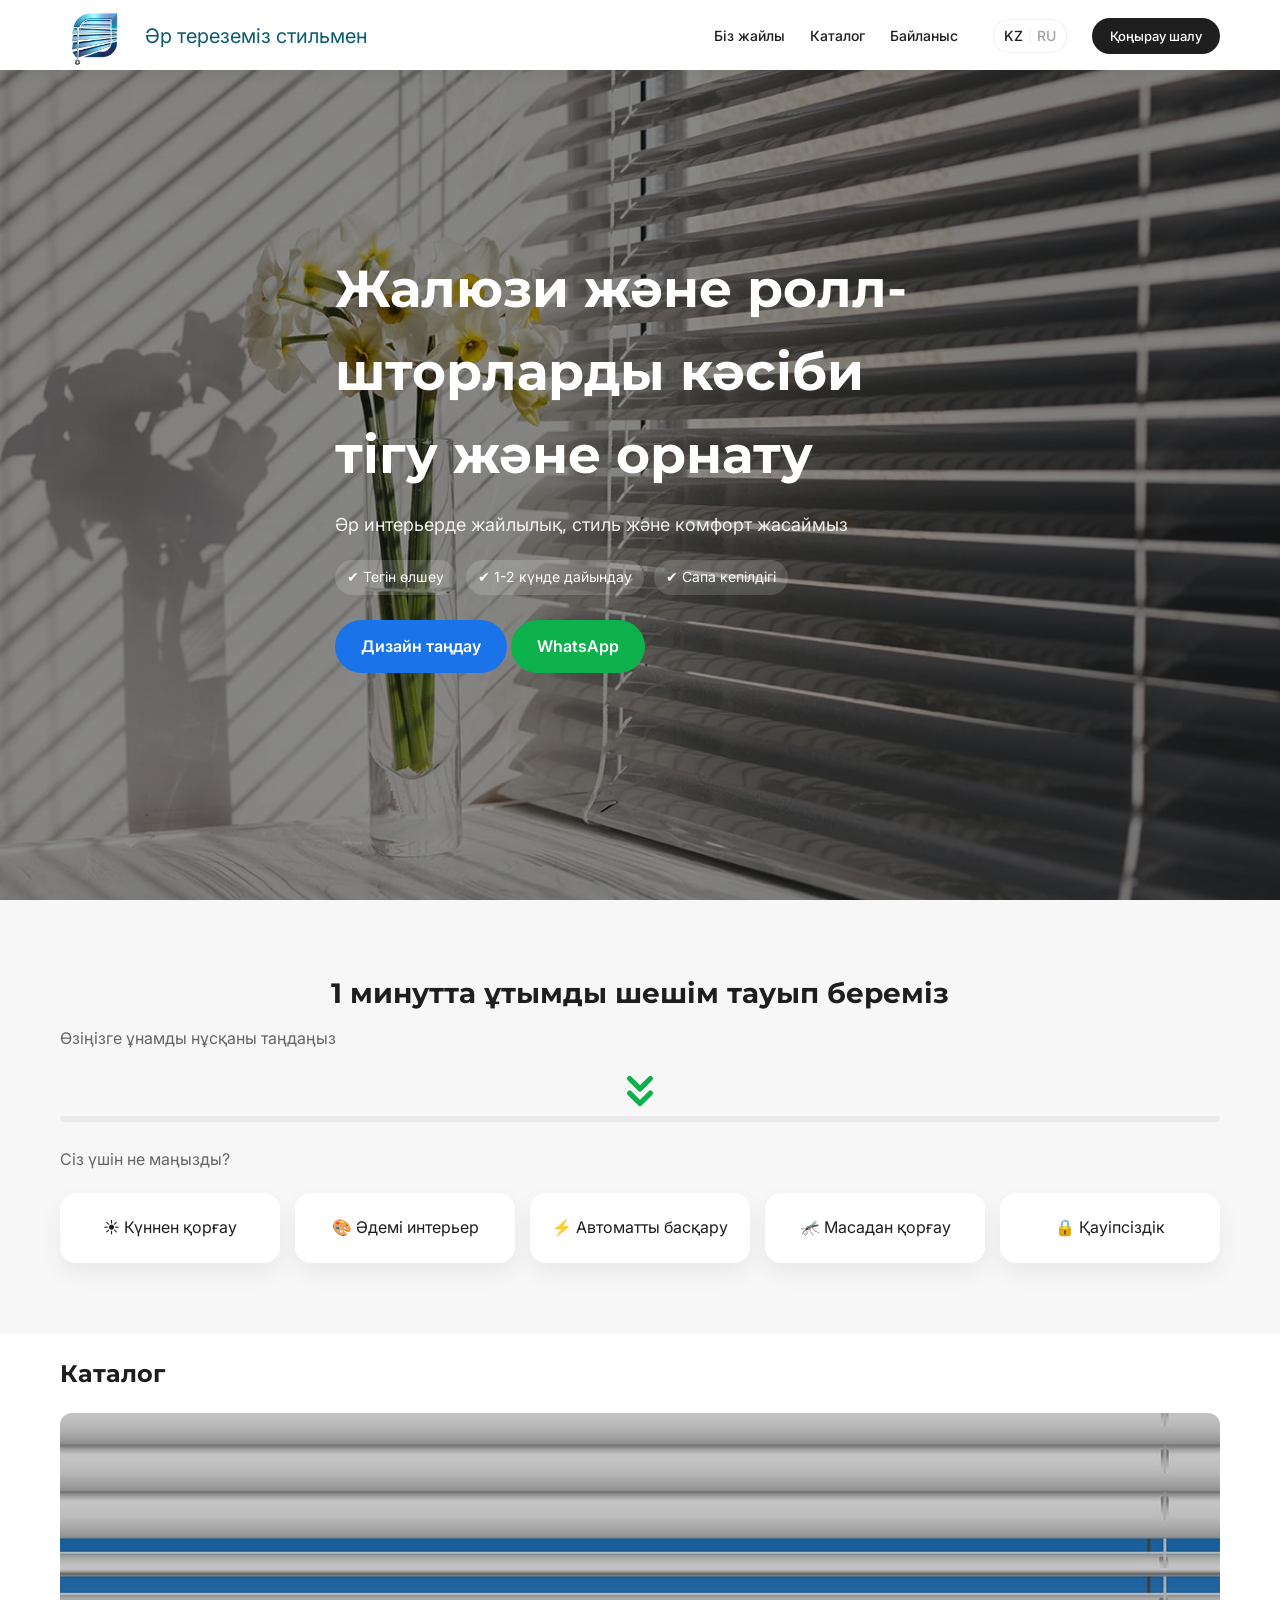
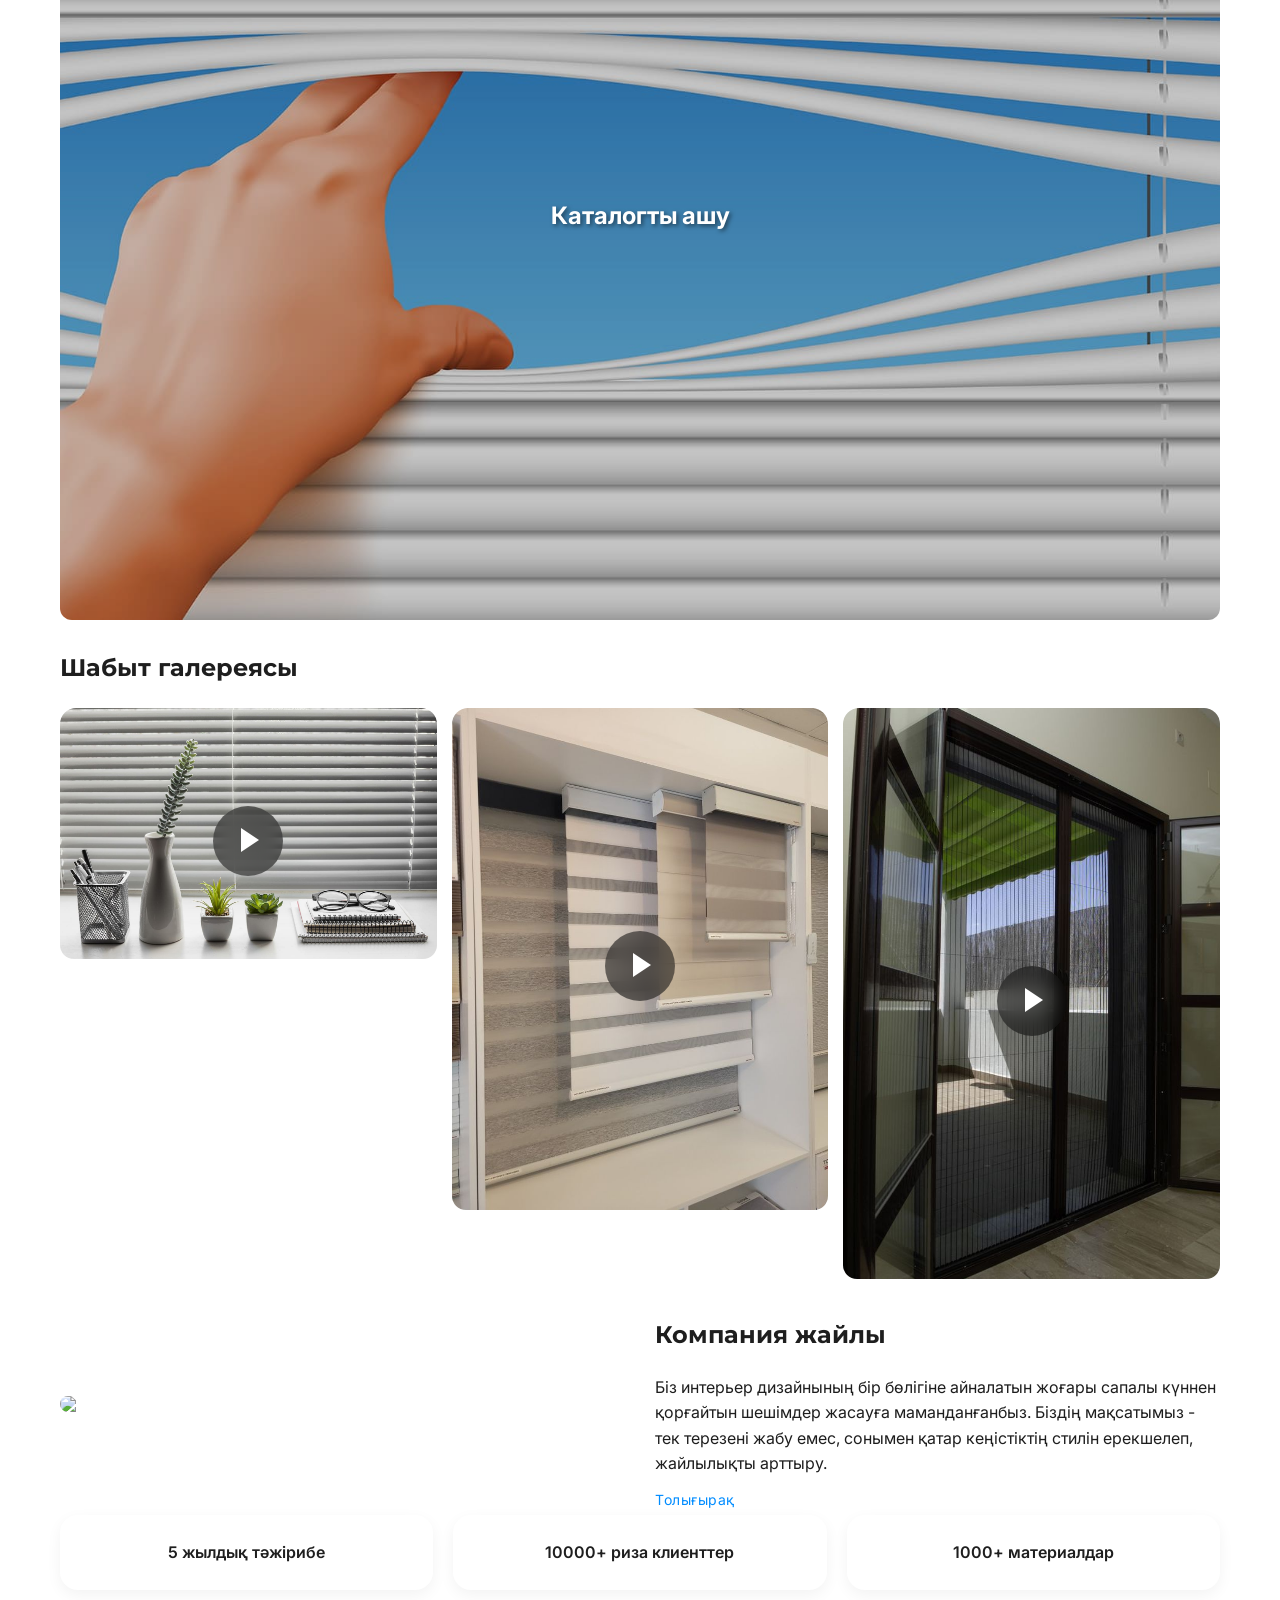
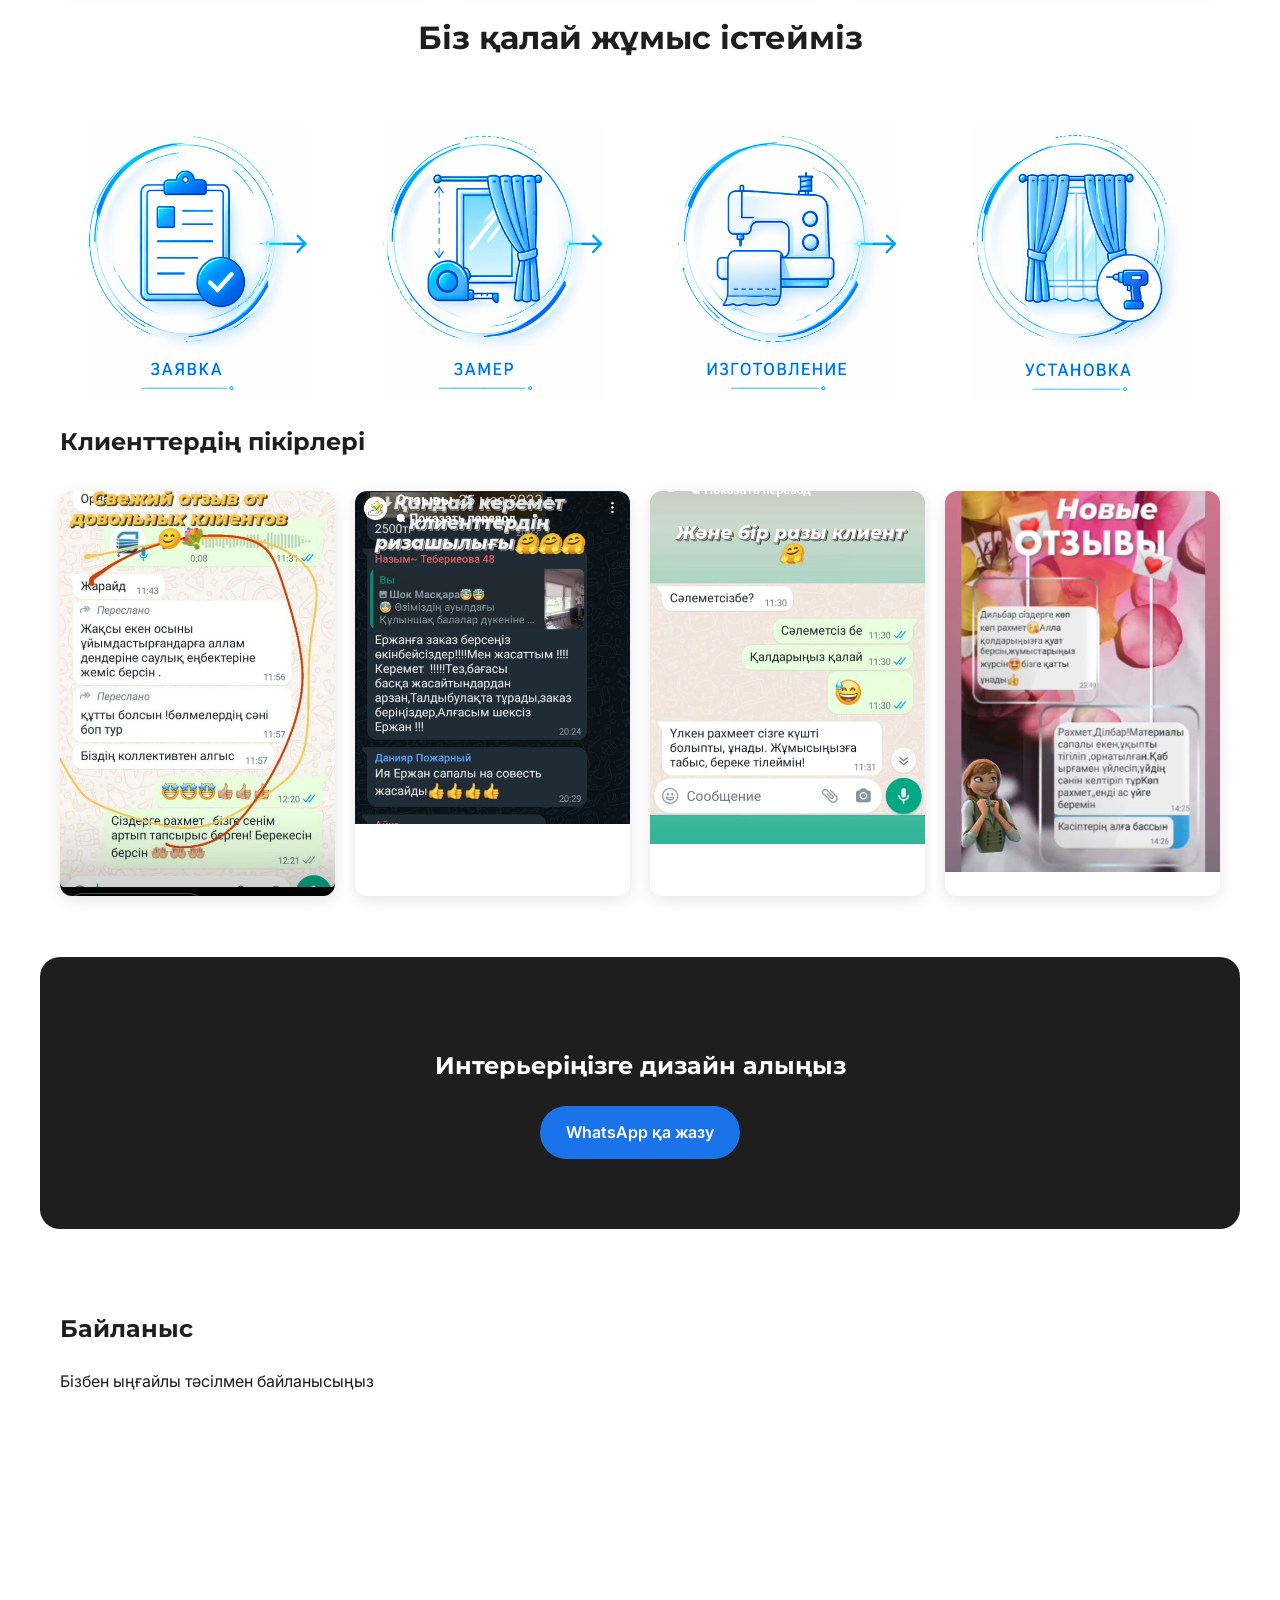
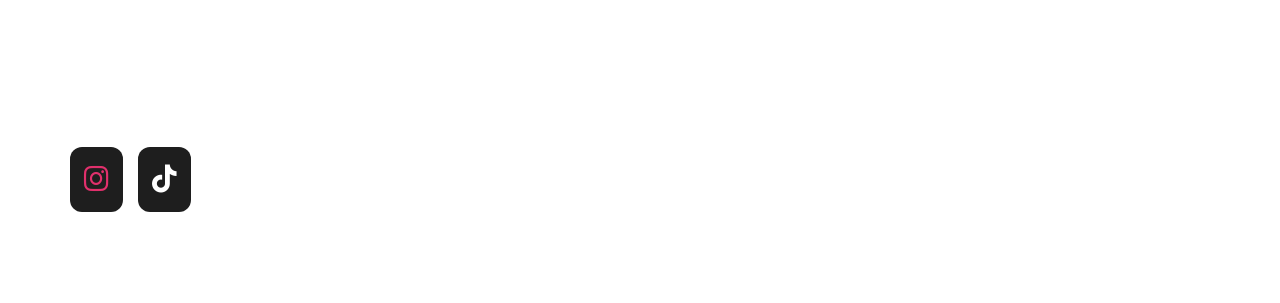
==== commit 5fffd55a: "Add files via upload" ====
--- a/index.html
+++ b/index.html
@@ -6,8 +6,8 @@
 <meta property="og:description" content="Изготовление за 1-2 дня. Бесплатный замер.">
 <meta property="og:image" content="https://issatayski.github.io/shtory/img/logotip.png">
 <meta property="og:type" content="website">
-    <title>Жалюзи и Ролл-шторы в Алматы | Купить рулонные шторы на заказ</title>
-<meta name="description" content="Заказать жалюзи и ролл-шторы от производителя. Бесплатный замер, изготовление за 1-2 дня. Огромный выбор материалов и европейское качество фурнитуры.">
+    <title>Алматы қаласы бойынша Жалюзи және ролл-шторлар | Тапсырыспен жасау</title>
+<meta name="description" content="Жалюзи және ролл-шторларды өндірушіден тапсырыс беру. Тегін өлшеу, 1-2 күнде дайындау.">
 <meta name="keywords" content="жалюзи, ролл-шторы, рулонные шторы, день-ночь, Шымкент, шторы на заказ">
 
     <link href="https://fonts.googleapis.com/css2?family=Montserrat:wght@600;700&family=Inter:wght@400;500&display=swap" rel="stylesheet">
@@ -22,15 +22,23 @@
 					<header class="header">
 						<div class="container header-wrap">
 							<div class="logo">
-								<a href="/"><img src="./img/logotip.png" alt="Жалюзи и Ролл-шторы" class="logo-img"></a>
-								<span class="logo-slogan">Стиль в каждом окне</span>
+								<a href="./index.html"><img src="./img/logotip.png" alt="Жалюзи и Ролл-шторы" class="logo-img"></a>
+								<span class="logo-slogan">Әр тереземіз стильмен</span>
 							</div>
 
 							<nav class="nav-desktop">
-								<a href="./about.html">О нас</a>
+								<a href="./about.html">Біз жайлы</a>
 								<a href="./shtory.html">Каталог</a>
-								<a href="#contact">Контакты</a>
-								<a href="tel:+77770356267" class="btn-call">Позвонить</a>
+								<a href="#contact">Байланыс</a>
+								<div class="lang-switcher-desktop">
+									<a href="#" class="lang-link active">KZ</a>
+									<span class="lang-sep">|</span>
+									<a href="./indexru.html" class="lang-link">RU</a>
+								</div>
+								
+								
+								
+								<a href="tel:+77770356267" class="btn-call">Қоңырау шалу</a>
 							</nav>
 
 							<div class="menu-toggle" id="menuToggle">
@@ -50,20 +58,24 @@
 								<a href="./shtory.html" onclick="toggleMenu()">Каталог</a>
 								<a href="#contact" onclick="toggleMenu()">Контакты</a>
 								<a href="tel:+77770356267" class="mobile-call">Позвонить</a>
+								<div class="lang-switcher-mobile">
+									<a href="#" class="lang-link active">KZ</a>
+									<a href="./indexru.html" class="lang-link">RU</a>
+								</div>
 							</nav>
 						</div>
 					</header>
 
     <section class="hero">
         <div class="container hero-content">
-            <h1>Профессиональный пошив и установка жалюзи и ролл-штор</h1>
-            <p>Создаём уют, стиль и комфорт в каждом интерьере</p>
+            <h1>Жалюзи және ролл-шторларды кәсіби тігу және орнату</h1>
+            <p>Әр интерьерде жайлылық, стиль және комфорт жасаймыз</p>
             <div class="utp">
-                <span>✔ Бесплатный замер</span>
-                <span>✔ 1-2 дня изготовление</span>
-                <span>✔ Гарантия качества</span>
+                <span>✔ Тегін өлшеу</span>
+                <span>✔ 1-2 күнде дайындау</span>
+                <span>✔ Сапа кепілдігі</span>
             </div>
-            <a href="#quiz" class="btn btn-accent">Подобрать дизайн</a>
+            <a href="#quiz" class="btn btn-accent">Дизайн таңдау</a>
             <a href="https://wa.me/77770356267" class="btn btn-primary">WhatsApp</a>
         </div>
     </section>
@@ -71,8 +83,8 @@
     <section id="quiz" class="quiz">
            <div class="container">
 				<div class="quiz-header-container">
-					<h2 class="quiz-title">Подберём идеальное решение за 1 минуту</h2>
-					<p class="quiz-subtitle">Нажмите подходящий вариант</p>
+					<h2 class="quiz-title">1 минутта ұтымды шешім тауып береміз</h2>
+					<p class="quiz-subtitle">Өзіңізге ұнамды нұсқаны таңдаңыз</p>
 					
 					<div class="animated-arrow">
 						<svg width="50" height="50" viewBox="0 0 24 24" fill="none" stroke="currentColor" stroke-width="2.5" stroke-linecap="round" stroke-linejoin="round">
@@ -87,76 +99,76 @@
 
     <!-- ШАГ 1 -->
     <div class="quiz-step active" data-step="1">
-        <p class="quiz-subtitle">Что для вас важно?</p>
+        <p class="quiz-subtitle">Сіз үшін не маңызды?</p>
         <div class="quiz-grid">
-            <div class="quiz-item" onclick="selectAnswer(1,'Солнце')">☀️ Защита от солнца</div>
+            <div class="quiz-item" onclick="selectAnswer(1,'Солнце')">☀️ Күннен қорғау</div>
             <!-- <div class="quiz-item" onclick="selectAnswer(1,'Приватность')">👀 Закрыться от посторонних</div> -->
-            <div class="quiz-item" onclick="selectAnswer(1,'Дизайн')">🎨 Красивый интерьер</div>
-            <div class="quiz-item" onclick="selectAnswer(1,'Автоматизация')">⚡ Умное управление</div>
-            <div class="quiz-item" onclick="selectAnswer(1,'Москитные сетки')">🦟 Защита от насекомых</div>
-            <div class="quiz-item" onclick="selectAnswer(1,'Безопасность')">🔒 Безопасность</div>
+            <div class="quiz-item" onclick="selectAnswer(1,'Дизайн')">🎨 Әдемі интерьер</div>
+            <div class="quiz-item" onclick="selectAnswer(1,'Автоматизация')">⚡ Автоматты басқару</div>
+            <div class="quiz-item" onclick="selectAnswer(1,'Москитные сетки')">🦟 Масадан қорғау</div>
+            <div class="quiz-item" onclick="selectAnswer(1,'Безопасность')">🔒 Қауіпсіздік</div>
         </div>
     </div>
 
     <!-- ШАГ 2 -->
     <div class="quiz-step" data-step="2">
-        <h3>Где нужно установить?</h3>
+        <h3>Қай жерге орнату керек?</h3>
         <div class="quiz-grid">
-            <div class="quiz-item" onclick="selectAnswer(2,'Квартира')">🏠 Квартира</div>
-            <div class="quiz-item" onclick="selectAnswer(2,'Дом')">🏡 Частный дом</div>
-            <div class="quiz-item" onclick="selectAnswer(2,'Офис')">🏢 Офис / коммерция</div>
+            <div class="quiz-item" onclick="selectAnswer(2,'Квартира')">🏠 Пәтер</div>
+            <div class="quiz-item" onclick="selectAnswer(2,'Дом')">🏡 Жеке үй</div>
+            <div class="quiz-item" onclick="selectAnswer(2,'Офис')">🏢 Кеңсе</div>
         </div>
     </div>
 
     <!-- ШАГ 3 -->
     <div class="quiz-step" data-step="3">
-        <h3>Сколько окон примерно?</h3>
+        <h3>Шамамен қанша терезе?</h3>
         <div class="quiz-grid">
-            <div class="quiz-item" onclick="selectAnswer(3,'1-2 окна')">1–2 окна</div>
-            <div class="quiz-item" onclick="selectAnswer(3,'3-5 окон')">3–5 окон</div>
-            <div class="quiz-item" onclick="selectAnswer(3,'Больше 5')">Больше 5</div>
-            <div class="quiz-item" onclick="selectAnswer(3,'Не знаю')">Не знаю точно</div>
+            <div class="quiz-item" onclick="selectAnswer(3,'1-2 окна')">1–2</div>
+            <div class="quiz-item" onclick="selectAnswer(3,'3-5 окон')">3–5</div>
+            <div class="quiz-item" onclick="selectAnswer(3,'Больше 5')">5-тен көп</div>
+            <div class="quiz-item" onclick="selectAnswer(3,'Не знаю')">Нақты білмеймін</div>
         </div>
     </div>
 
     <!-- ШАГ 4 (ФИНАЛ) -->
     <div class="quiz-step" data-step="4">
-        <h3>Остался последний шаг 👇</h3>
+        <h3>ОСоңғы қадам 👇</h3>
 
         <p class="quiz-final-text">
-            Отправим подборку решений и пример стоимости в WhatsApp
-            <br><span>Без звонков. Быстро и удобно.</span>
+            WhatsApp-қа ұсыныс жібереміз
+            <br><span>Қоңыраусыз. Тез әрі ыңғайлы.</span>
         </p>
 
         <button class="btn btn-accent quiz-wa-btn" onclick="sendQuiz()">
-            Получить подборку в WhatsApp
+            WhatsApp арқылы алу
         </button>
 
         <div class="quiz-trust">
-            <span>🔒 Без спама</span>
-            <span>⏱ Ответ 5–10 минут</span>
+            <span>🔒 Спамсыз</span>
+            <span>⏱ 5–10 минут</span>
         </div>
 
         <div id="quizLoader" class="quiz-loader">
-            Подбираем решения для вас...
+            Сізге қажетті ұсыныс қаралуда...
         </div>
     </div>
 </div>
     </section>
 
     <section class="catalog container" data-aos="fade-up">
-        <h2>Каталог решений</h2>
+        <h2>Каталог</h2>
         <div class="grid">
             <a href="shtory.html" class="card">
 				<img src="./img/fon_catalog.jpg" alt="Жалюзи">
-				<div class="card-overlay">Кликните для просмотра</div>
+				<div class="card-overlay">Каталогты ашу</div>
 			</a>
 			
         </div>
     </section>
 
     <section id="gallery" class="container" data-aos="fade-up">
-        <h2>Галерея вдохновения</h2>
+        <h2>Шабыт галереясы</h2>
 		<div class="video-gal">
 						<div class="video-preview" data-video="./img/erzhaluzi1.mp4">
 							<img src="./img/erzhaluzi1.jpg">
@@ -202,31 +214,31 @@
 	<section class="container about" data-aos="fade-up">
         <img src="https://images.unsplash.com/photo-1501183638710-841dd1904471">
         <div>
-            <h2>О компании</h2>
-            <p>Мы специализируемся на создании премиальных солнцезащитных решений, которые становятся частью архитектуры интерьера. Наша задача — не просто закрыть окно, а подчеркнуть стиль пространства и повысить уровень комфорта.</p>
-			<a href="./about.html" class="elegant-link">Подробнее</a>
+            <h2>Компания жайлы</h2>
+            <p>Біз интерьер дизайнының бір бөлігіне айналатын жоғары сапалы күннен қорғайтын шешімдер жасауға маманданғанбыз. Біздің мақсатымыз - тек терезені жабу емес, сонымен қатар кеңістіктің стилін ерекшелеп, жайлылықты арттыру.</p>
+			<a href="./about.html" class="elegant-link">Толығырақ</a>
         </div>
     </section>
 
     <section class="container advantages" data-aos="fade-up">
-        <div class="adv">5 лет опыта</div>
-        <div class="adv">10000+ довольных клиентов</div>
-        <div class="adv">1000+ материалов</div>
+        <div class="adv">5 жылдық тәжірибе</div>
+        <div class="adv">10000+ риза клиенттер</div>
+        <div class="adv">1000+ материалдар</div>
     </section>
 
 
 	
     <section class="container process" data-aos="fade-up">
-		<h2 class="section-title">Как мы работаем</h2>
+		<h2 class="section-title">Біз қалай жұмыс істейміз</h2>
         <div class="step"><img src="./img/zaiavka.jpg" alt="Заявка"></div>
-        <div class="step"><img src="./img/zamer.jpg" alt="Замер"></div>
-        <div class="step"><img src="./img/zagotovka.jpg" alt="Изготовление"></div>
-        <div class="step"><img src="./img/setup.jpg" alt="Установка"></div>
+        <div class="step"><img src="./img/zamer.jpg" alt="Өлшем алу"></div>
+        <div class="step"><img src="./img/zagotovka.jpg" alt="Дайындық"></div>
+        <div class="step"><img src="./img/setup.jpg" alt="Орнату"></div>
 		
     </section>
 
     <section class="container reviews" data-aos="fade-up">
-        <h2>Отзывы клиентов</h2>
+        <h2>Клиенттердің пікірлері</h2>
         <div class="grid">
 				<div class="review">
 					<img src="./img/otzyv1.jpeg" alt="Отзыв клиента об установке рулонных штор">
@@ -246,13 +258,13 @@
     
 
     <section class="cta container" data-aos="zoom-in">
-        <h2>Получите дизайн под ваш интерьер</h2>
-        <a href="https://wa.me/77770356267" class="btn btn-accent">Написать в WhatsApp</a>
+        <h2>Интерьеріңізге дизайн алыңыз</h2>
+        <a href="https://wa.me/77770356267" class="btn btn-accent">WhatsApp қа жазу</a>
     </section>
 
     <section id="contact" class="container contact" data-aos="fade-up">
-        <h2>Контакты</h2>
-        <p>Свяжитесь с нами удобным способом</p>
+        <h2>Байланыс</h2>
+        <p>Бізбен ыңғайлы тәсілмен байланысыңыз</p>
         <div class="map">
             <iframe src="https://www.google.com/maps/embed?pb=!1m16!1m12!1m3!1d1283.7113831049194!2d76.8928099355644!3d43.29441088052922!2m3!1f0!2f0!3f0!3m2!1i1024!2i768!4f13.1!2m1!1z0KHQtdCy0LXRgNC90L7QtSDQmtC-0LvRjNGG0L4g0YjQvtGB0YHQtSwgMjkvNQ!5e1!3m2!1sru!2skz!4v1777280910167!5m2!1sru!2skz" width="600" height="450" style="border:0;" allowfullscreen="" loading="lazy" referrerpolicy="no-referrer-when-downgrade"></iframe>
         </div>
@@ -268,7 +280,7 @@
     </section>
 
     <div class="sticky">
-        <a href="tel:+77770356267" class="call">Позвонить</a>
+        <a href="tel:+77770356267" class="call">Қоңырау</a>
         <a href="https://wa.me/77770356267" class="wa">WhatsApp</a>
     </div>
 
--- a/style.css
+++ b/style.css
@@ -881,4 +881,55 @@
 .social a:hover {
     transform: scale(1.1); /* Иконка немного увеличится */
     opacity: 0.8; /* Чуть посветлеет */
+}
+
+/* Общие стили для ссылок языков */
+.lang-link {
+    text-decoration: none;
+    font-weight: 700;
+    font-size: 14px;
+    color: #1e1e1e;
+    opacity: 0.4; /* "Смуглый" вид для неактивного */
+    transition: opacity 0.3s ease;
+}
+
+.lang-link.active {
+    opacity: 1; /* Яркий вид для активного */
+    pointer-events: none; /* Отключаем клик по активному */
+}
+
+.lang-link:hover {
+    opacity: 0.8;
+}
+
+/* Стили для десктопа */
+.lang-switcher-desktop {
+    display: flex;
+    align-items: center;
+    gap: 5px;
+    margin-left: 10px;
+    padding: 5px 10px;
+    border: 1px solid #eee; /* Небольшая рамка, чтобы выглядело как "значок" */
+    border-radius: 15px;
+}
+
+.lang-sep {
+    color: #eee;
+    font-size: 12px;
+}
+
+/* Стили для мобильного меню */
+.lang-switcher-mobile {
+    display: flex;
+    flex-direction: row; /* В один ряд */
+    gap: 30px;
+    margin-top: 20px; /* Отступ от пунктов меню */
+    padding-top: 20px;
+    border-top: 1px solid #eee;
+    width: 100%;
+    justify-content: center;
+}
+
+.lang-switcher-mobile .lang-link {
+    font-size: 20px; /* На мобилках делаем крупнее для удобства */
 }
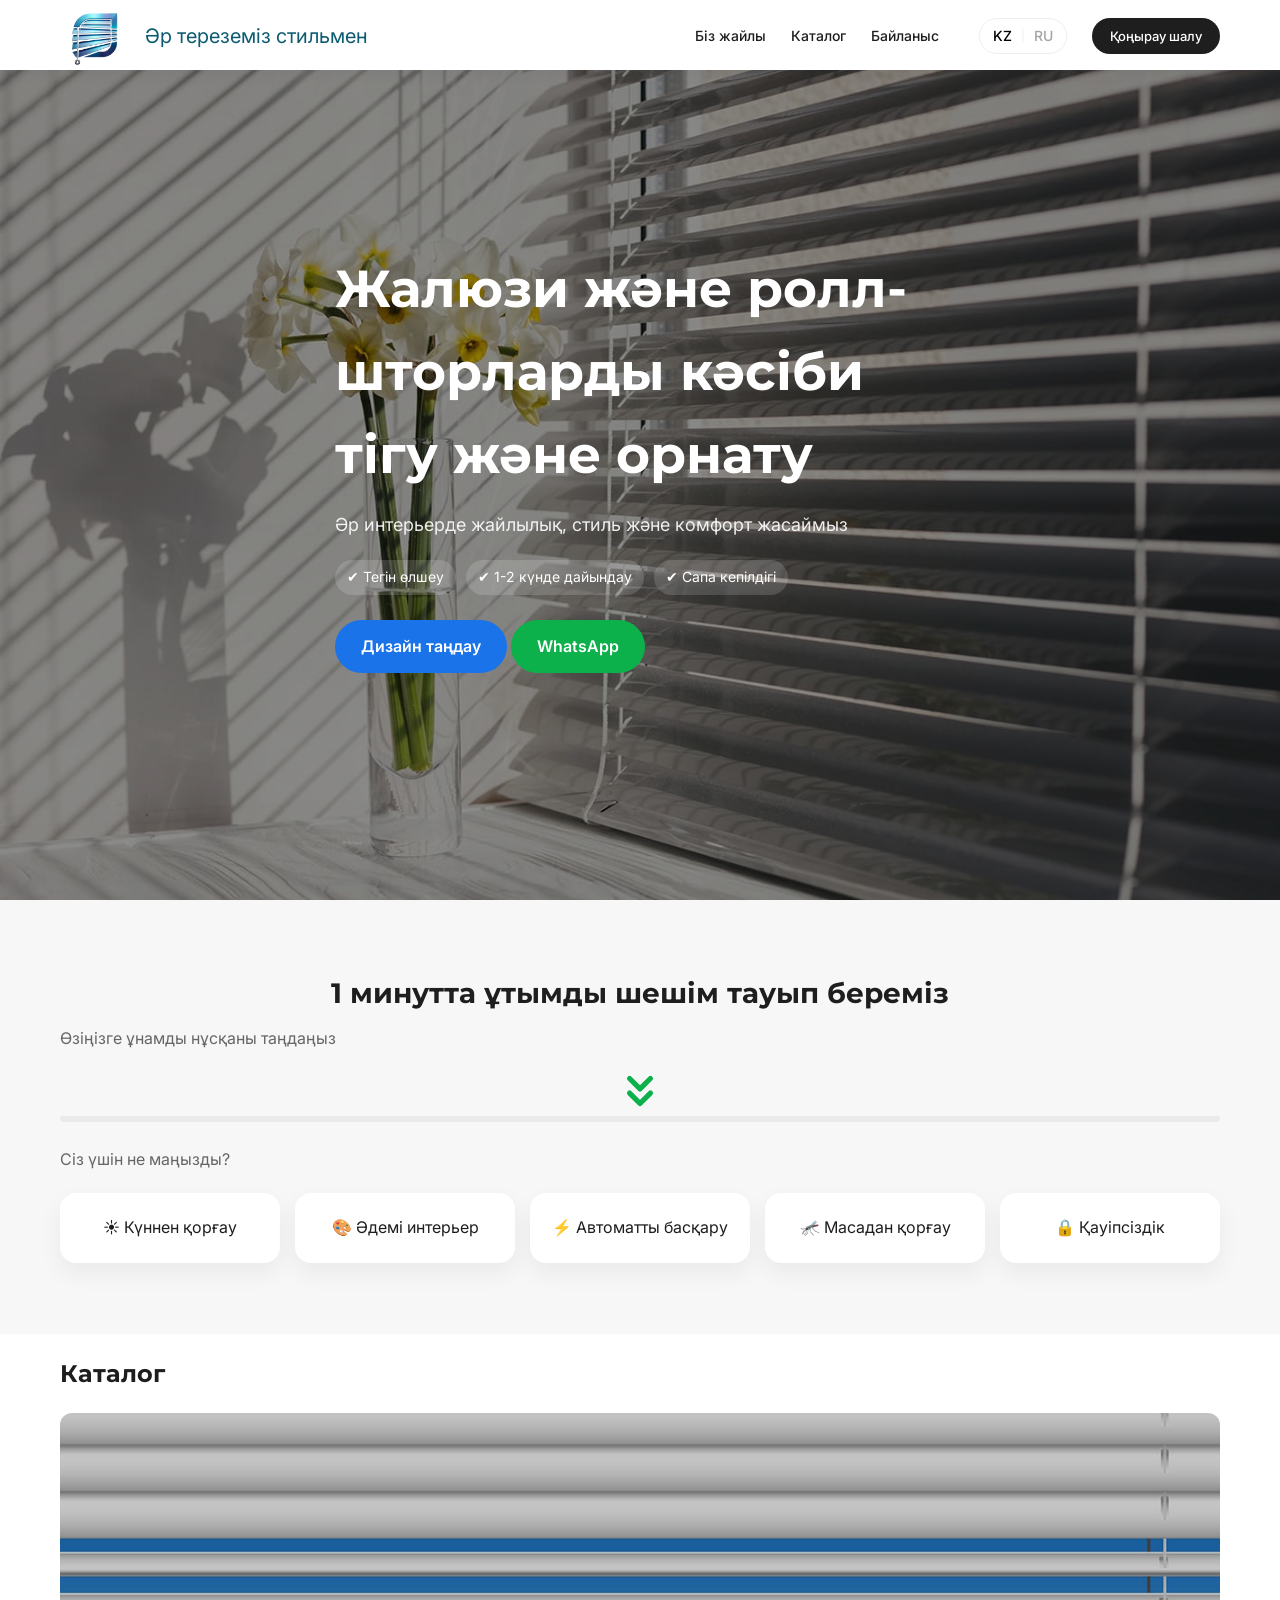
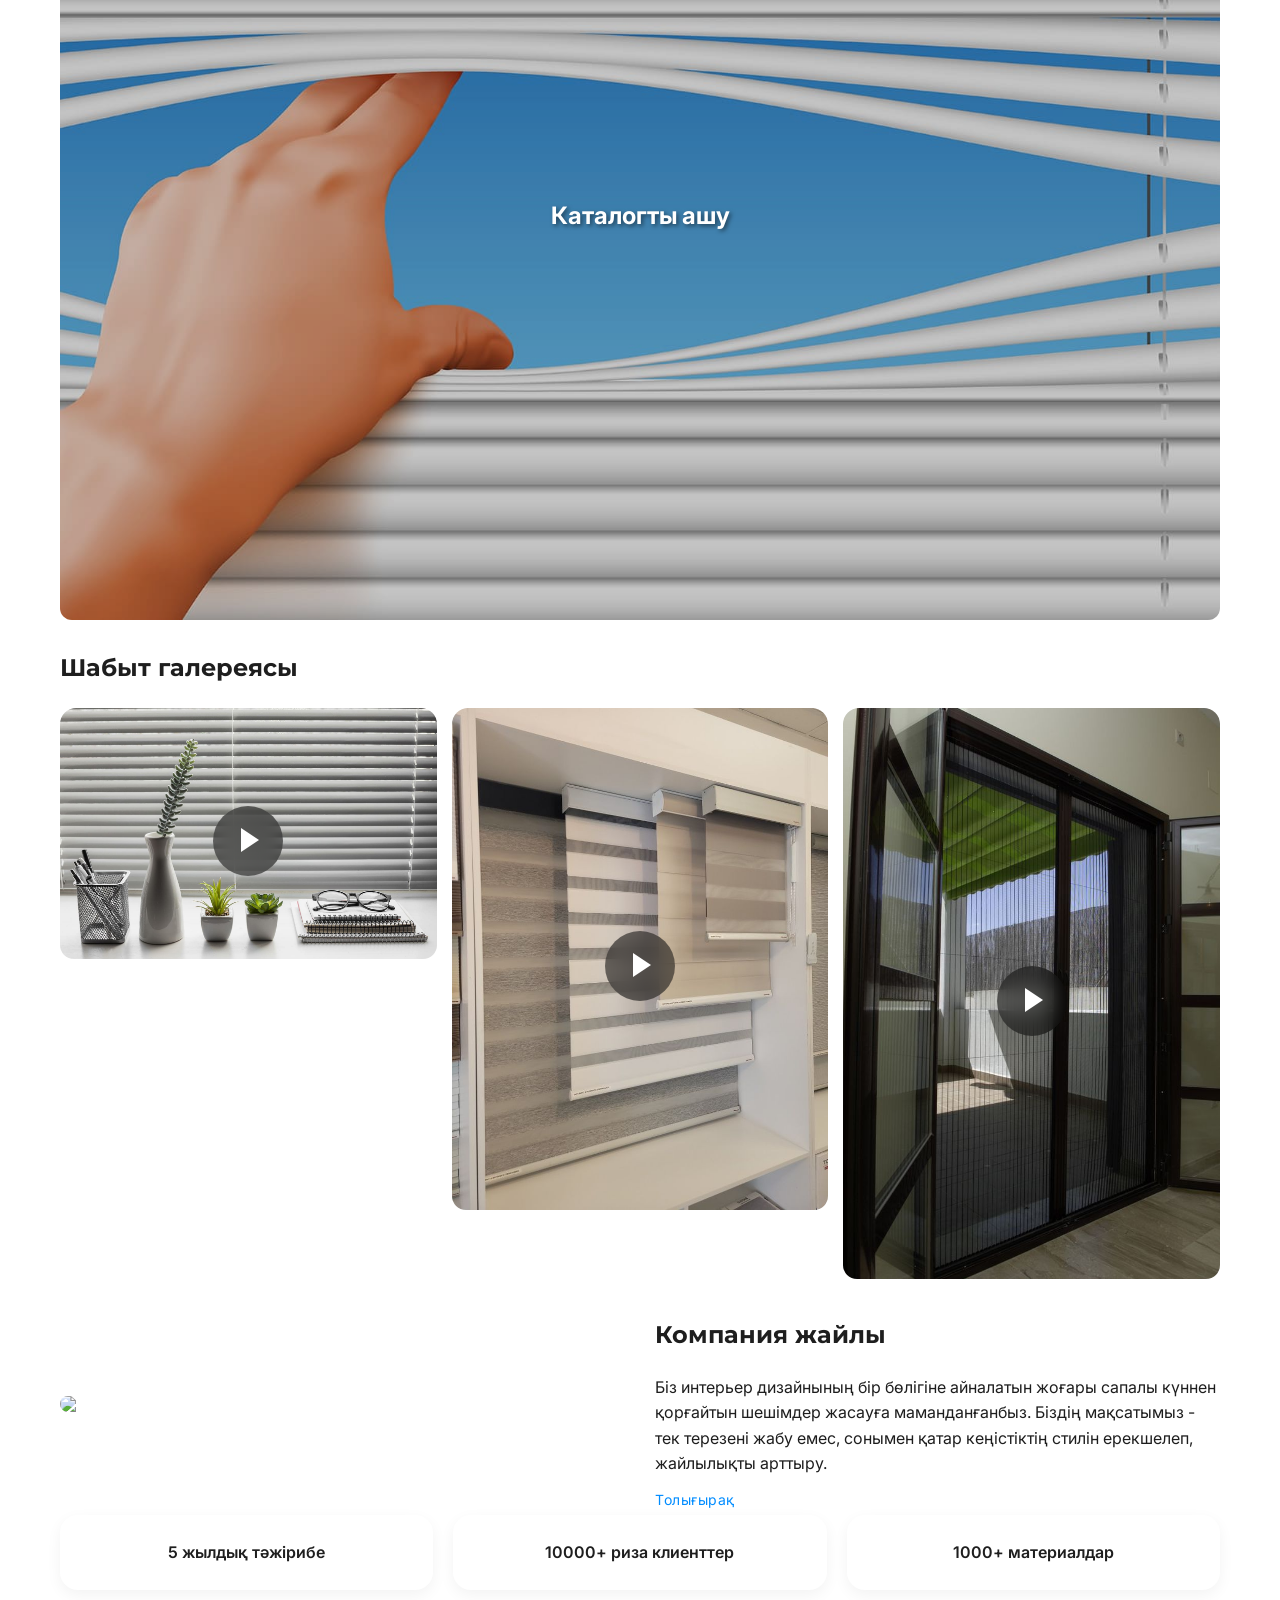
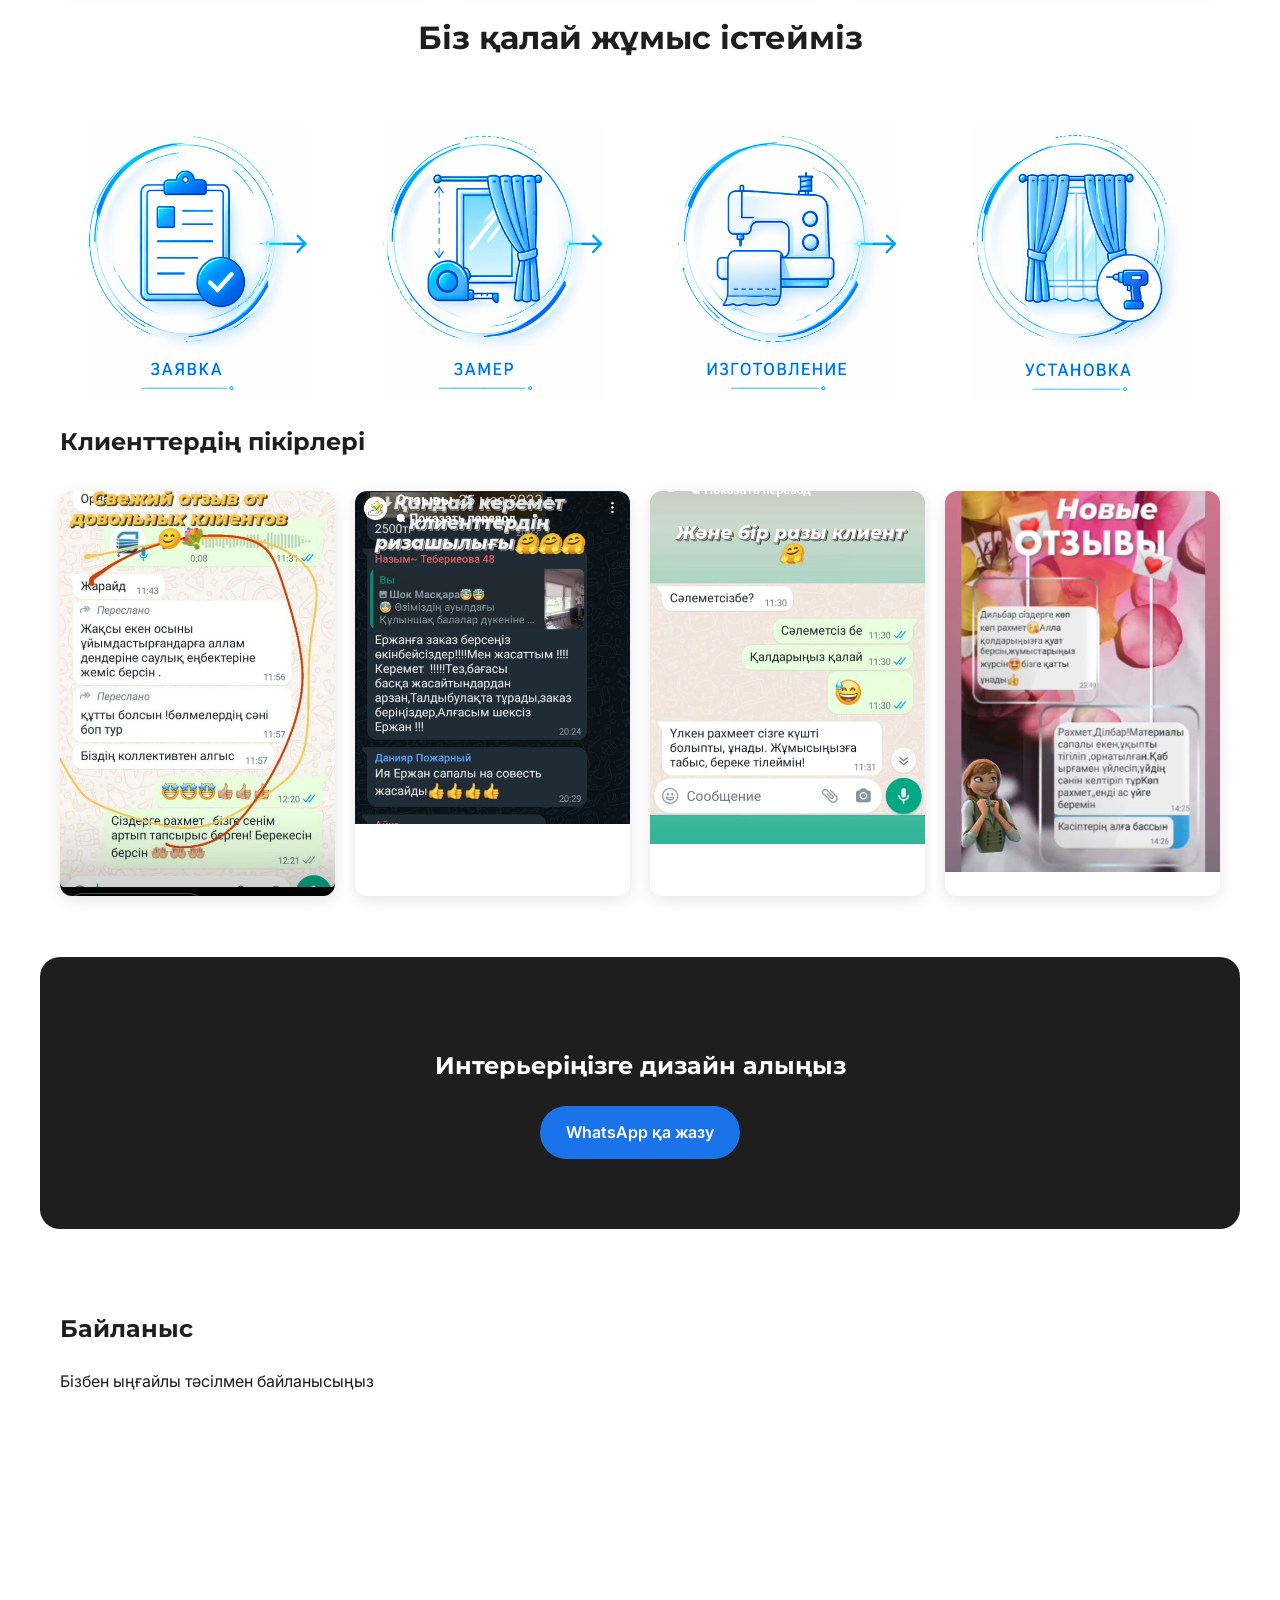
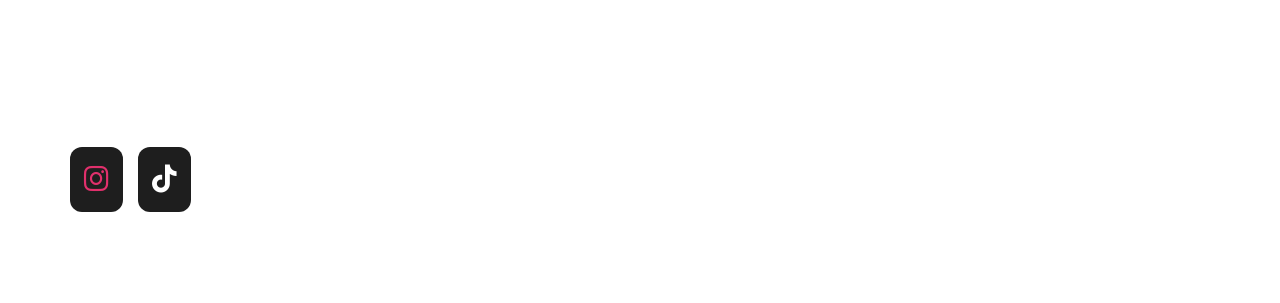
==== commit b17c1724: "Add files via upload" ====
--- a/index.html
+++ b/index.html
@@ -54,10 +54,10 @@
 									<span></span>
 								</div>
 							<nav class="mobile-nav-list">
-								<a href="./about.html" onclick="toggleMenu()">О нас</a>
+								<a href="./about.html" onclick="toggleMenu()">Біз жайлы</a>
 								<a href="./shtory.html" onclick="toggleMenu()">Каталог</a>
 								<a href="#contact" onclick="toggleMenu()">Контакты</a>
-								<a href="tel:+77770356267" class="mobile-call">Позвонить</a>
+								<a href="tel:+77770356267" class="mobile-call">Қоңырау шалу</a>
 								<div class="lang-switcher-mobile">
 									<a href="#" class="lang-link active">KZ</a>
 									<a href="./indexru.html" class="lang-link">RU</a>
--- a/style.css
+++ b/style.css
@@ -884,52 +884,60 @@
 }
 
 /* Общие стили для ссылок языков */
+/* Базовые стили для языковых ссылок */
 .lang-link {
     text-decoration: none;
     font-weight: 700;
     font-size: 14px;
     color: #1e1e1e;
-    opacity: 0.4; /* "Смуглый" вид для неактивного */
+    opacity: 0.4;
     transition: opacity 0.3s ease;
+    padding: 2px 5px; /* Чтобы по ним было легче попасть пальцем */
 }
 
 .lang-link.active {
-    opacity: 1; /* Яркий вид для активного */
-    pointer-events: none; /* Отключаем клик по активному */
-}
-
-.lang-link:hover {
-    opacity: 0.8;
-}
-
-/* Стили для десктопа */
+    opacity: 1;
+    pointer-events: none;
+    color: #000; /* Можно добавить акцентный цвет для активного языка */
+}
+
+/* Десктопная версия */
 .lang-switcher-desktop {
-    display: flex;
+    display: none; /* По умолчанию скрыто, покажем только на ПК */
+}
+
+@media (min-width: 1024px) {
+    .lang-switcher-desktop {
+        display: flex;
+        align-items: center;
+        gap: 4px;
+        margin-left: 15px;
+        padding: 4px 8px;
+        border: 1px solid #eee;
+        border-radius: 20px;
+    }
+    
+    .lang-sep {
+        color: #eee;
+        font-size: 12px;
+        user-select: none;
+    }
+}
+
+/* Мобильная версия */
+.lang-switcher-mobile {
+    display: flex;
+    flex-direction: row;
+    justify-content: center;
     align-items: center;
-    gap: 5px;
-    margin-left: 10px;
-    padding: 5px 10px;
-    border: 1px solid #eee; /* Небольшая рамка, чтобы выглядело как "значок" */
-    border-radius: 15px;
-}
-
-.lang-sep {
-    color: #eee;
-    font-size: 12px;
-}
-
-/* Стили для мобильного меню */
-.lang-switcher-mobile {
-    display: flex;
-    flex-direction: row; /* В один ряд */
-    gap: 30px;
-    margin-top: 20px; /* Отступ от пунктов меню */
-    padding-top: 20px;
-    border-top: 1px solid #eee;
-    width: 100%;
-    justify-content: center;
+    gap: 40px; /* Большое расстояние для удобства на смартфонах */
+    margin-top: auto; /* Прижимает к низу, если контейнер позволяет */
+    padding: 20px 0;
+    border-top: 1px solid rgba(0,0,0,0.05);
+    width: 100%;
+    box-sizing: border-box;
 }
 
 .lang-switcher-mobile .lang-link {
-    font-size: 20px; /* На мобилках делаем крупнее для удобства */
+    font-size: 18px; /* Крупный текст для мобильного меню */
 }
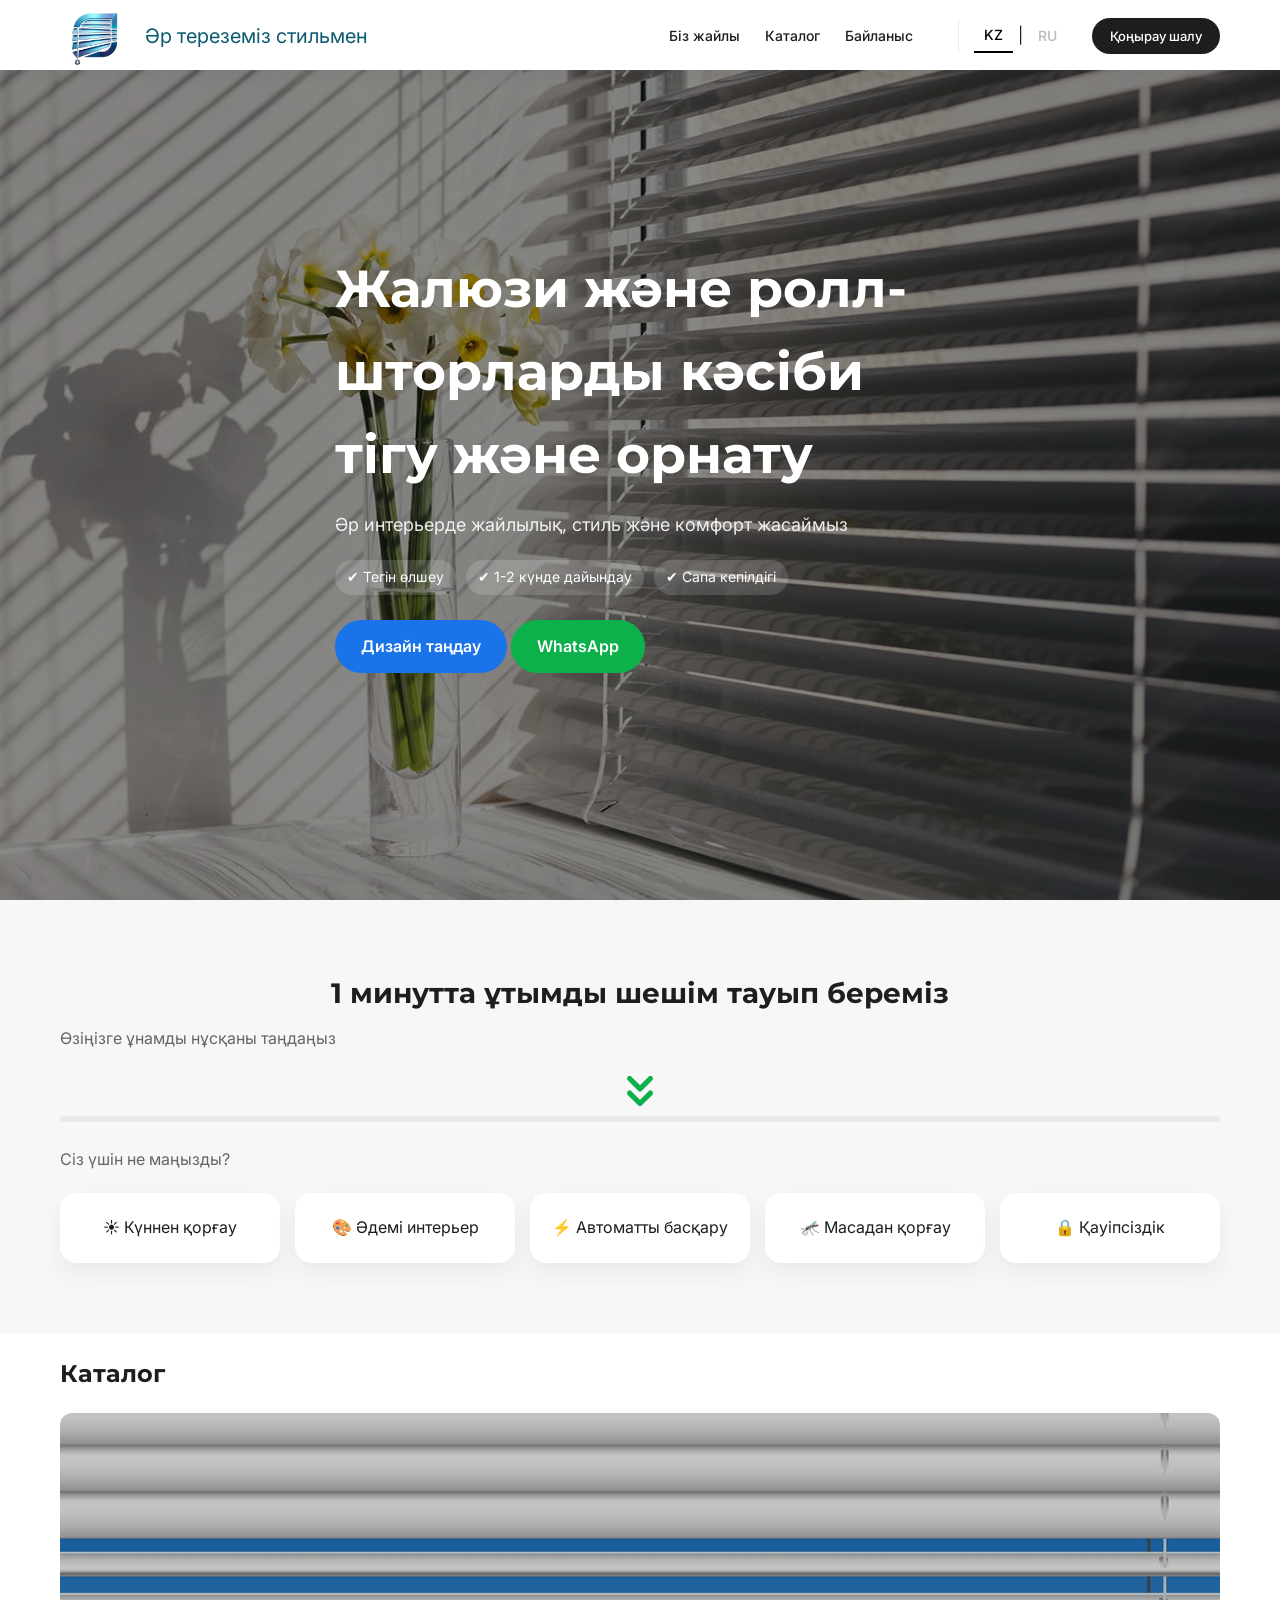
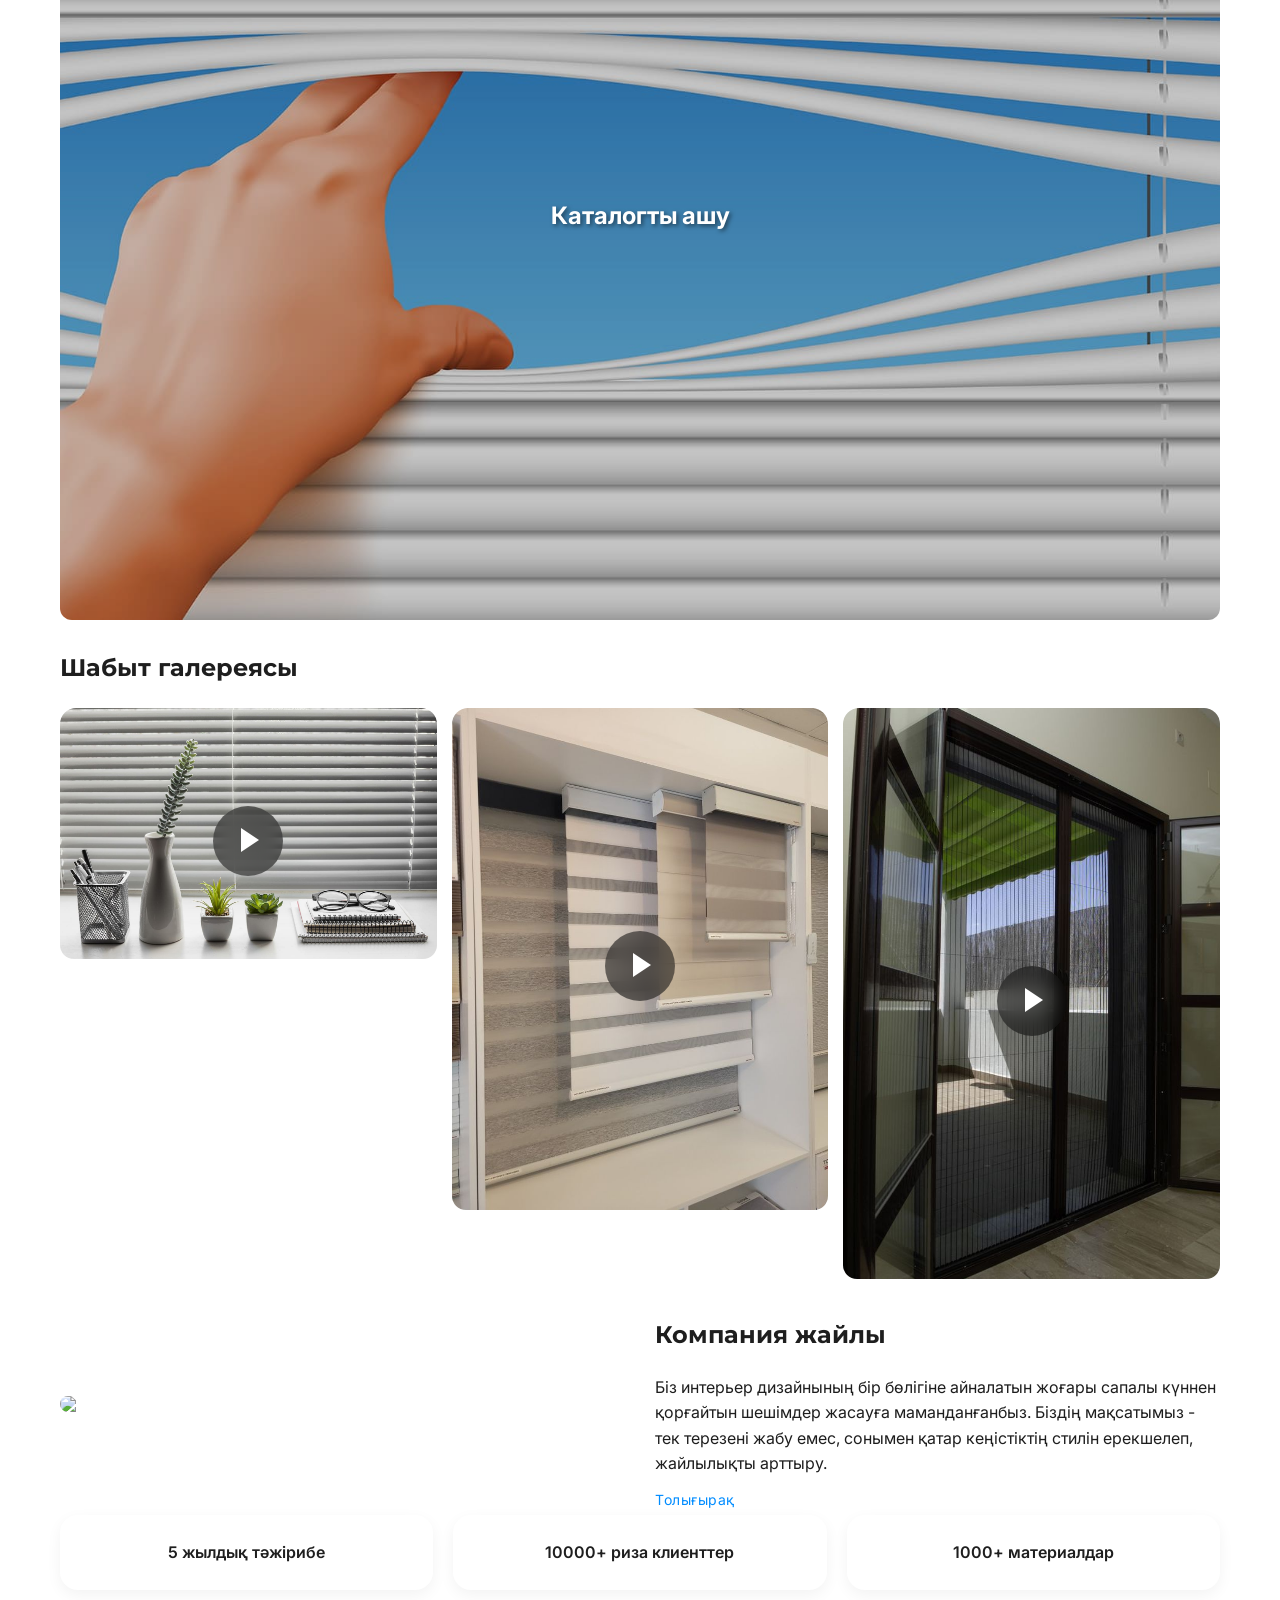
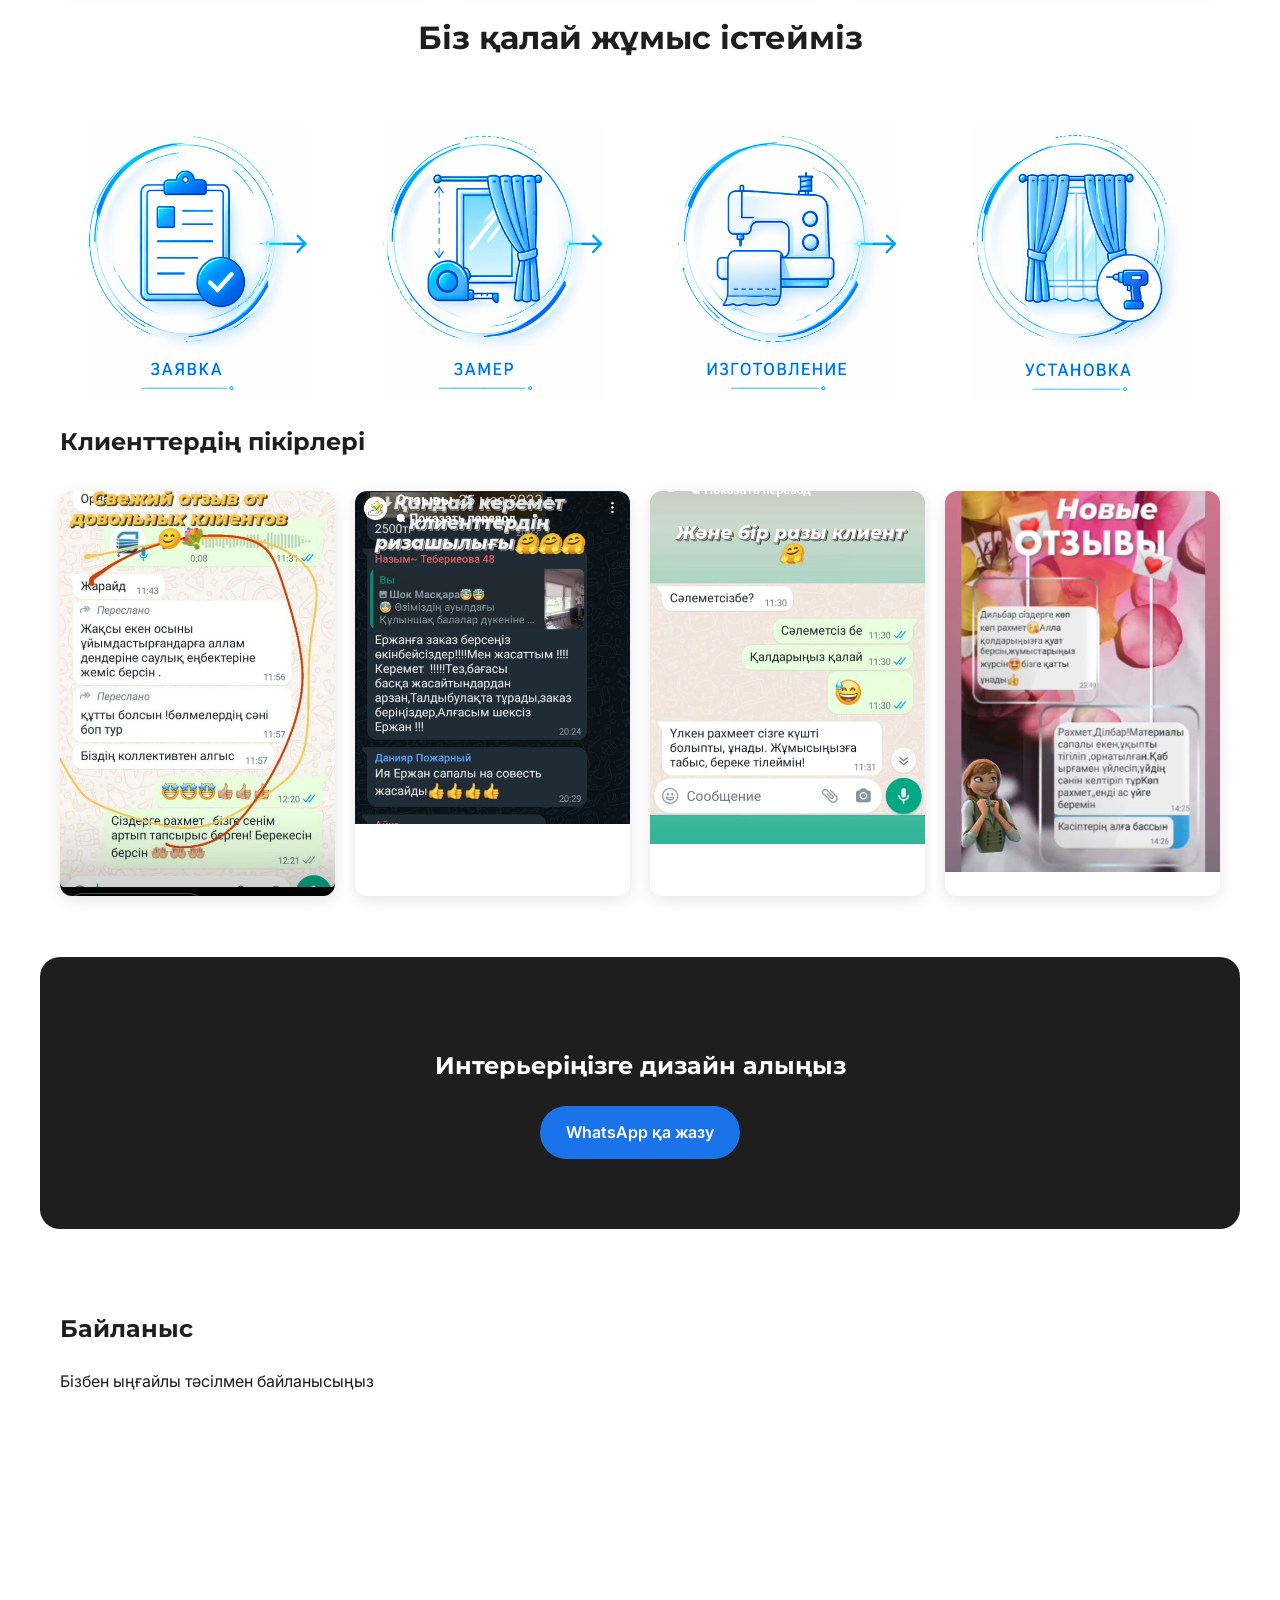
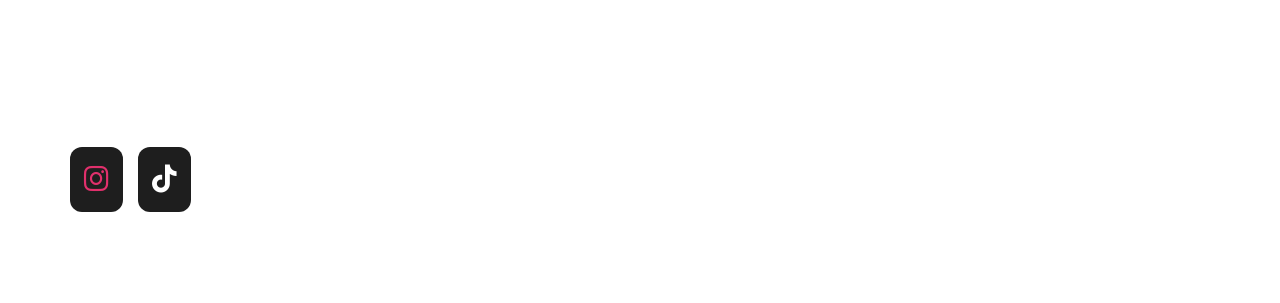
==== commit 8d6ca8bf: "Add files via upload" ====
--- a/index.html
+++ b/index.html
@@ -31,9 +31,9 @@
 								<a href="./shtory.html">Каталог</a>
 								<a href="#contact">Байланыс</a>
 								<div class="lang-switcher-desktop">
-									<a href="#" class="lang-link active">KZ</a>
+									<a href="index.html" class="lang-link active">KZ</a>
 									<span class="lang-sep">|</span>
-									<a href="./indexru.html" class="lang-link">RU</a>
+									<a href="indexru.html" class="lang-link">RU</a>
 								</div>
 								
 								
@@ -59,8 +59,8 @@
 								<a href="#contact" onclick="toggleMenu()">Контакты</a>
 								<a href="tel:+77770356267" class="mobile-call">Қоңырау шалу</a>
 								<div class="lang-switcher-mobile">
-									<a href="#" class="lang-link active">KZ</a>
-									<a href="./indexru.html" class="lang-link">RU</a>
+									<a href="index.html" class="lang-link active">KZ</a>
+									<a href="indexru.html" class="lang-link">RU</a>
 								</div>
 							</nav>
 						</div>
--- a/style.css
+++ b/style.css
@@ -883,61 +883,58 @@
     opacity: 0.8; /* Чуть посветлеет */
 }
 
-/* Общие стили для ссылок языков */
-/* Базовые стили для языковых ссылок */
+/* --- КОРРЕКТНЫЙ ПЕРЕКЛЮЧАТЕЛЬ ЯЗЫКОВ --- */
+
+/* Базовые ссылки */
 .lang-link {
     text-decoration: none;
     font-weight: 700;
     font-size: 14px;
-    color: #1e1e1e;
-    opacity: 0.4;
-    transition: opacity 0.3s ease;
-    padding: 2px 5px; /* Чтобы по ним было легче попасть пальцем */
-}
-
+    color: #1e1e1e !important; /* Принудительно задаем цвет */
+    opacity: 0.3; /* Неактивный - тусклый */
+    transition: all 0.3s ease;
+    padding: 5px 10px;
+    display: inline-block;
+}
+
+/* Активный язык (Выделенный) */
 .lang-link.active {
-    opacity: 1;
+    opacity: 1 !important;
+    color: #000 !important;
     pointer-events: none;
-    color: #000; /* Можно добавить акцентный цвет для активного языка */
+    border-bottom: 2px solid #000; /* Доп. выделение для наглядности */
 }
 
 /* Десктопная версия */
 .lang-switcher-desktop {
-    display: none; /* По умолчанию скрыто, покажем только на ПК */
+    display: none; 
 }
 
 @media (min-width: 1024px) {
     .lang-switcher-desktop {
         display: flex;
         align-items: center;
-        gap: 4px;
-        margin-left: 15px;
-        padding: 4px 8px;
-        border: 1px solid #eee;
-        border-radius: 20px;
-    }
-    
-    .lang-sep {
-        color: #eee;
-        font-size: 12px;
-        user-select: none;
-    }
-}
-
-/* Мобильная версия */
+        gap: 5px;
+        margin-left: 20px;
+        border-left: 1px solid #eee;
+        padding-left: 15px;
+    }
+}
+
+/* Мобильная версия - БЕЗ ПОЛОМКИ АДАПТИВНОСТИ */
 .lang-switcher-mobile {
     display: flex;
     flex-direction: row;
     justify-content: center;
     align-items: center;
-    gap: 40px; /* Большое расстояние для удобства на смартфонах */
-    margin-top: auto; /* Прижимает к низу, если контейнер позволяет */
-    padding: 20px 0;
+    gap: 30px;
+    margin: 20px auto 0 auto;
+    padding: 15px 0;
     border-top: 1px solid rgba(0,0,0,0.05);
-    width: 100%;
+    width: 90%; /* Не 100%, чтобы не вылезать за края */
     box-sizing: border-box;
 }
 
 .lang-switcher-mobile .lang-link {
-    font-size: 18px; /* Крупный текст для мобильного меню */
+    font-size: 18px;
 }
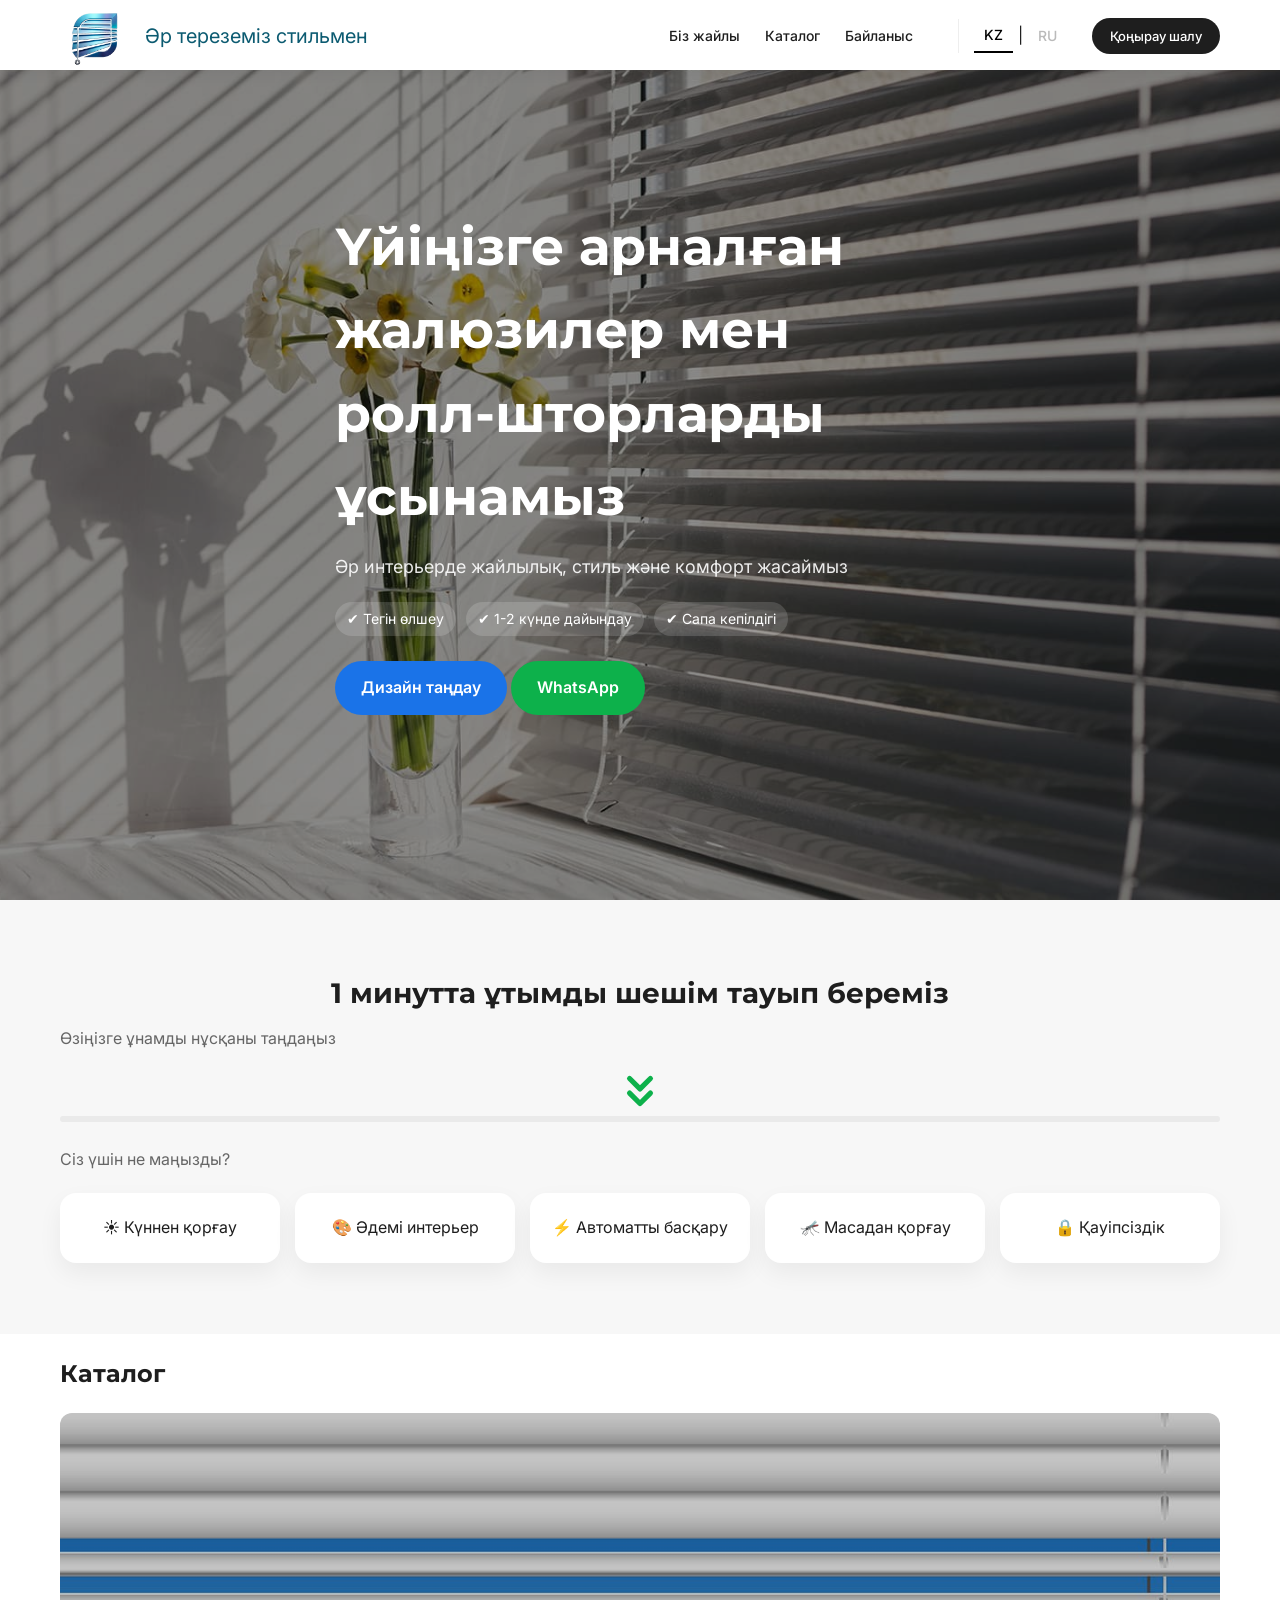
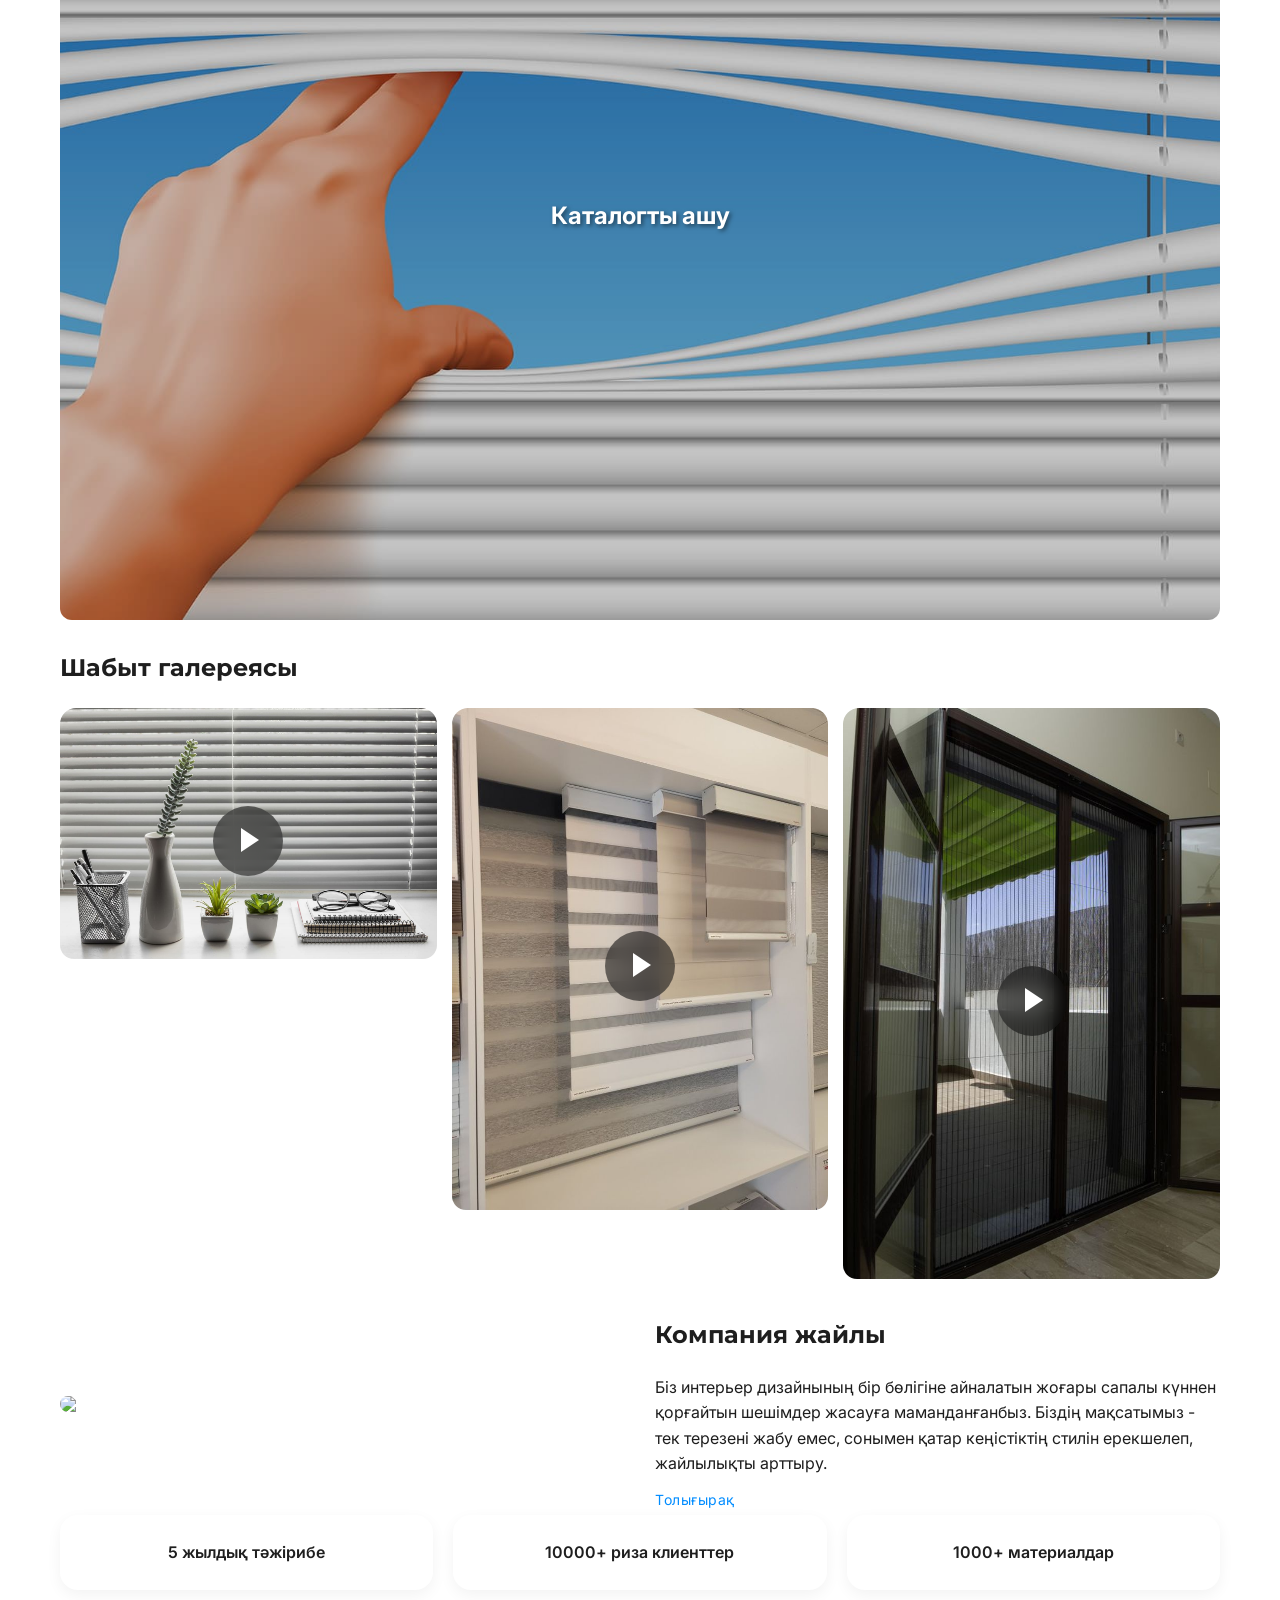
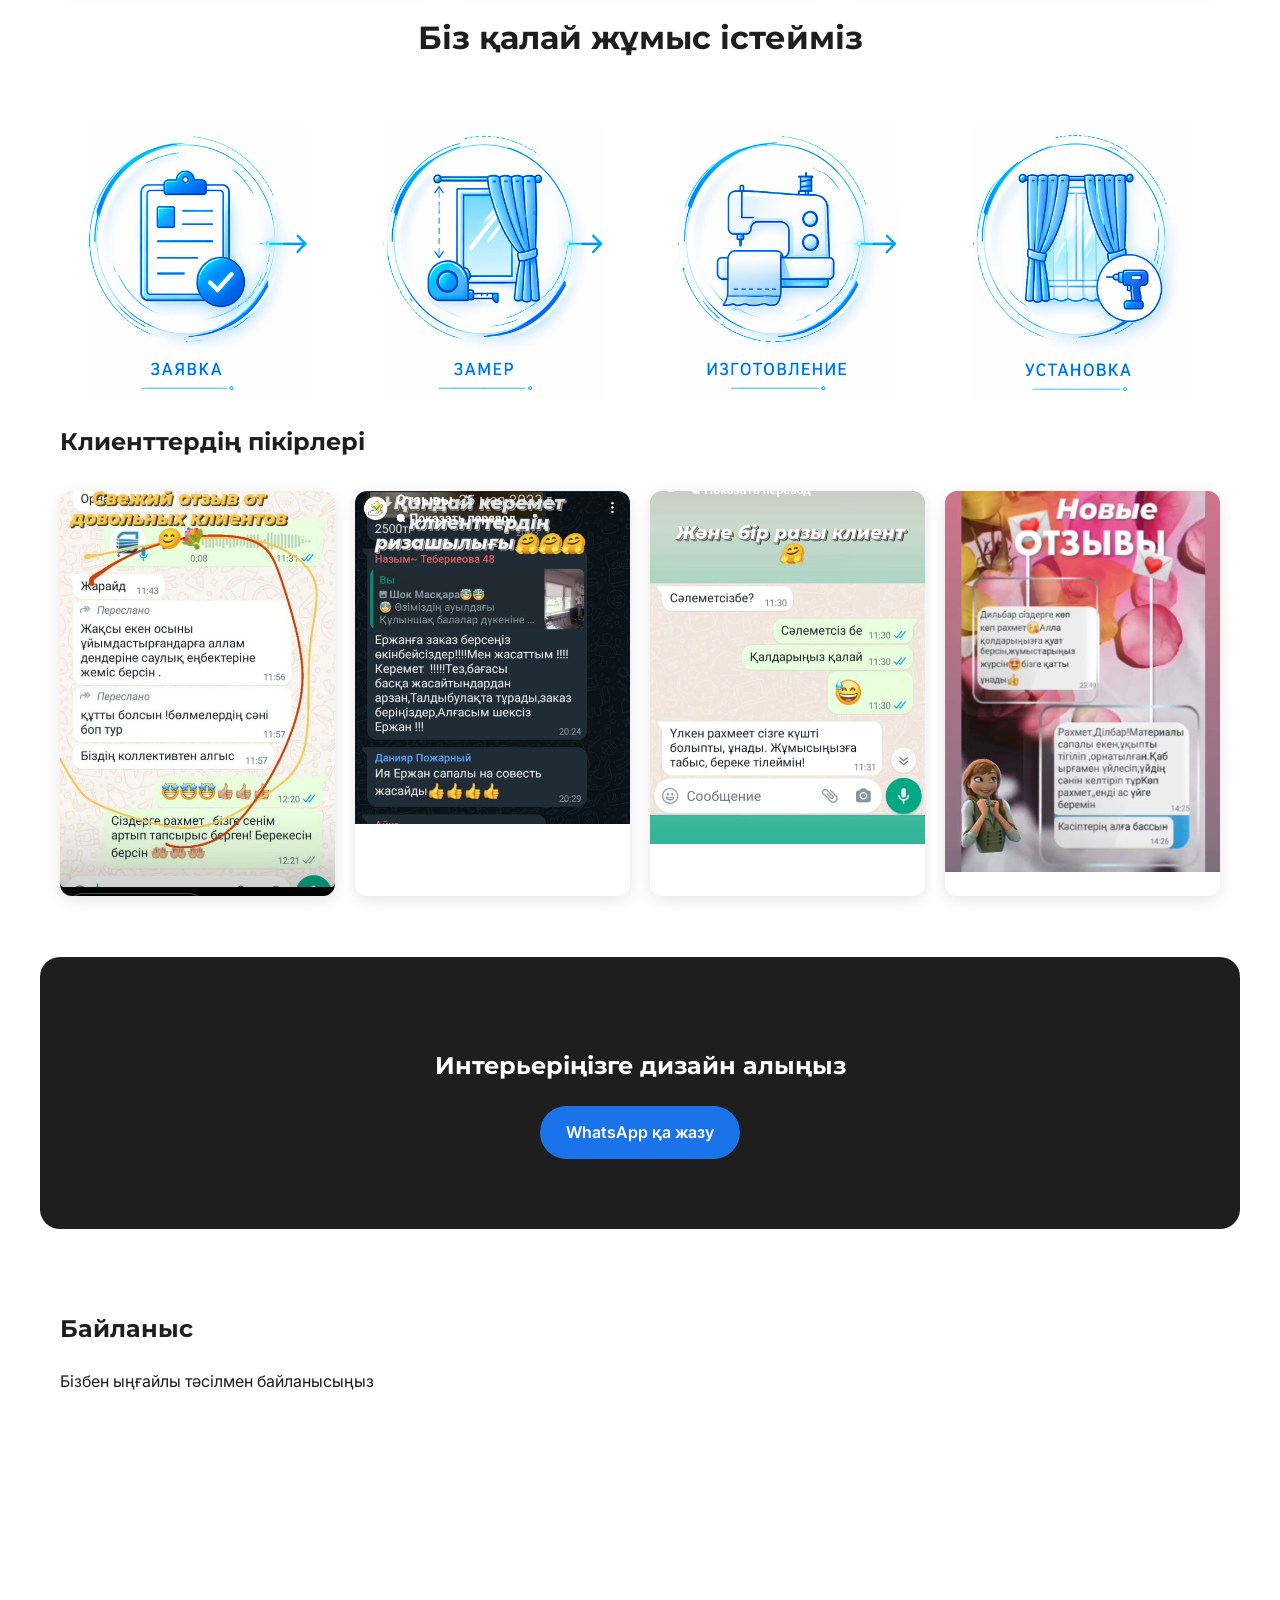
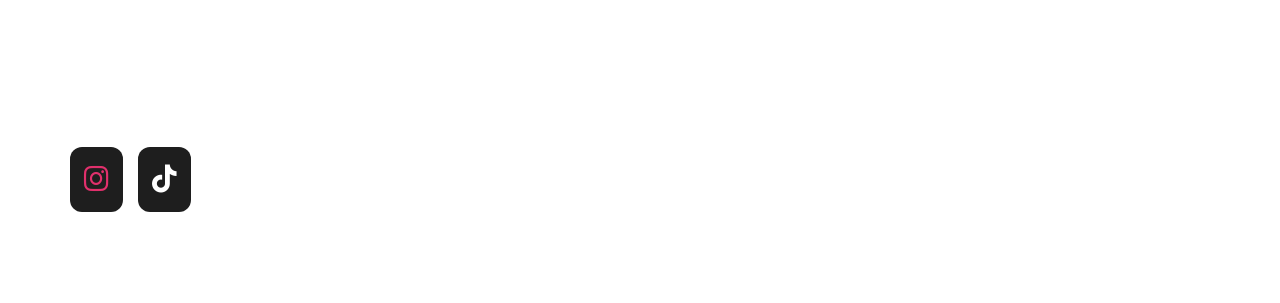
==== commit f8c52355: "Add files via upload" ====
--- a/index.html
+++ b/index.html
@@ -2,6 +2,7 @@
 <html lang="ru">
 <head>
     <meta charset="UTF-8">
+	<meta name="viewport" content="width=device-width, initial-scale=1.0">
 	<meta property="og:title" content="Жалюзи и ролл-шторы — Стиль в каждом окне">
 <meta property="og:description" content="Изготовление за 1-2 дня. Бесплатный замер.">
 <meta property="og:image" content="https://issatayski.github.io/shtory/img/logotip.png">
@@ -68,7 +69,7 @@
 
     <section class="hero">
         <div class="container hero-content">
-            <h1>Жалюзи және ролл-шторларды кәсіби тігу және орнату</h1>
+            <h1>Үйіңізге арналған жалюзилер мен ролл-шторларды ұсынамыз</h1>
             <p>Әр интерьерде жайлылық, стиль және комфорт жасаймыз</p>
             <div class="utp">
                 <span>✔ Тегін өлшеу</span>
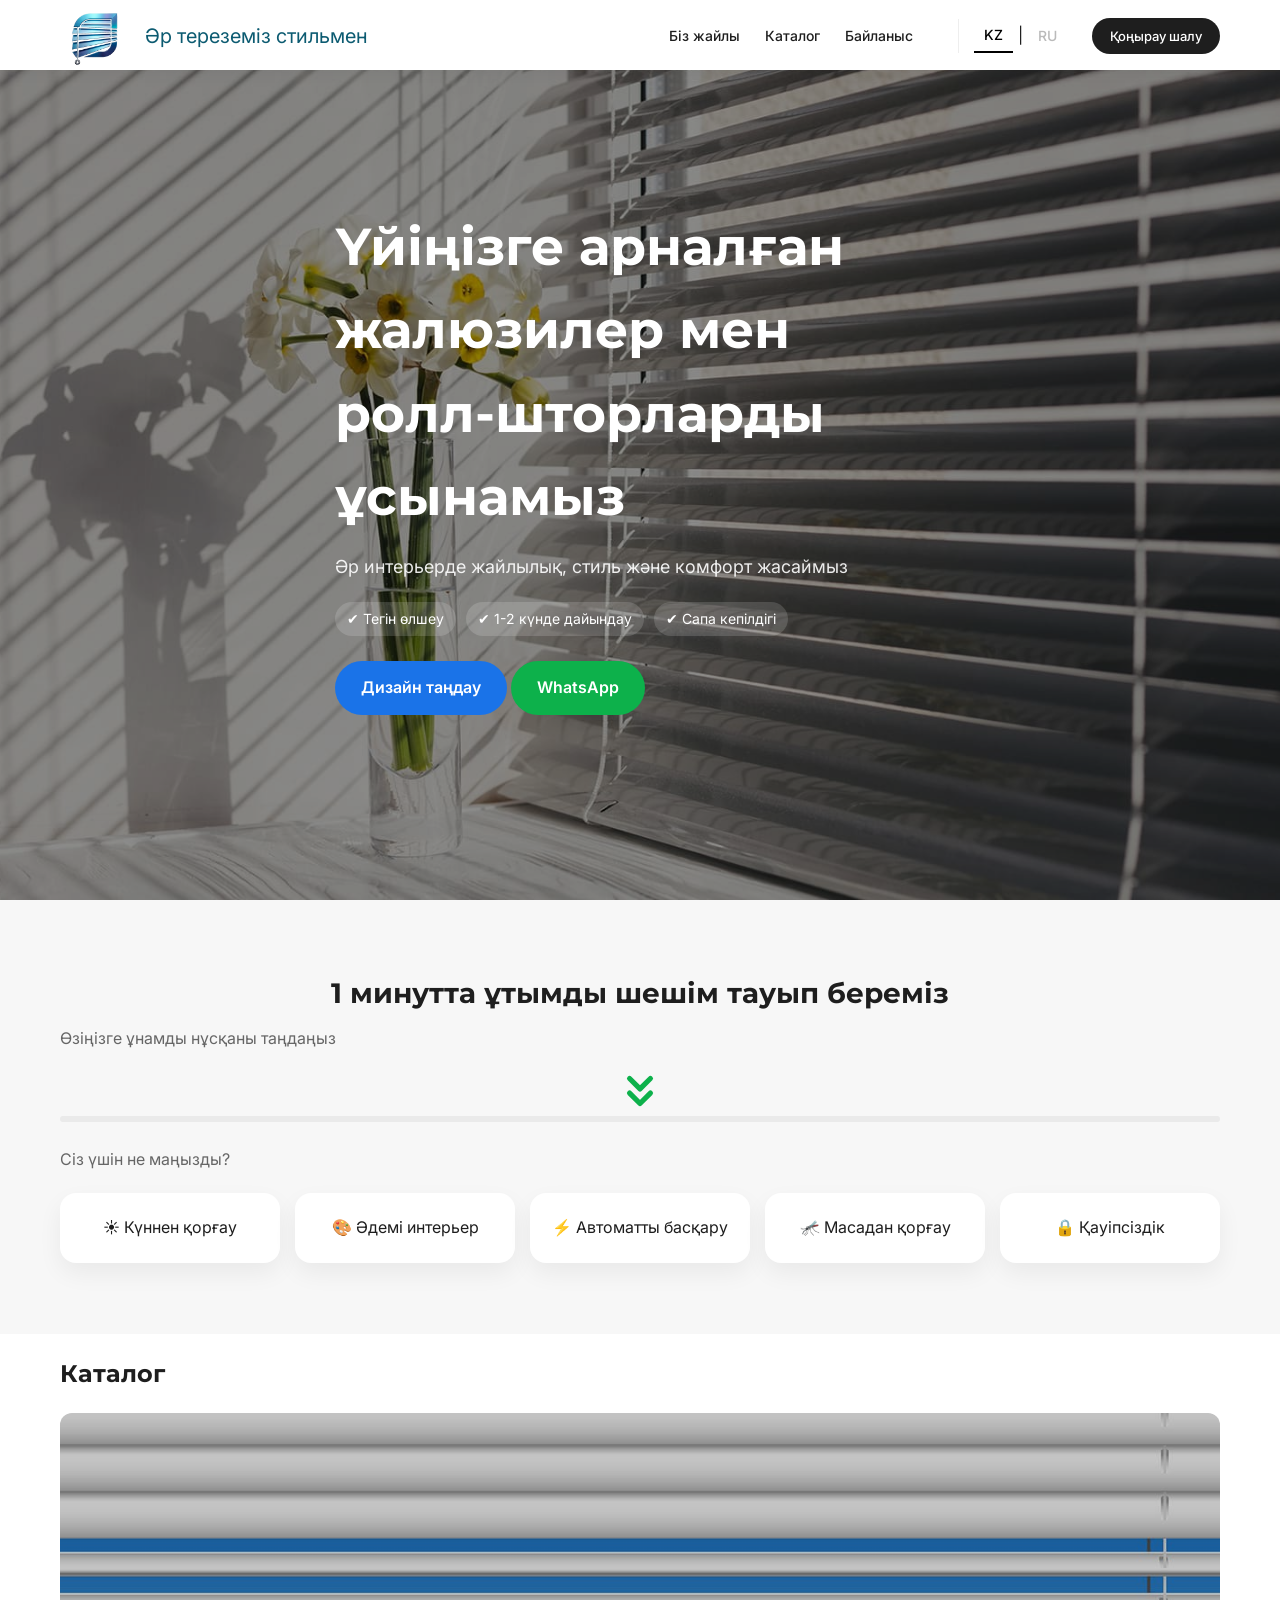
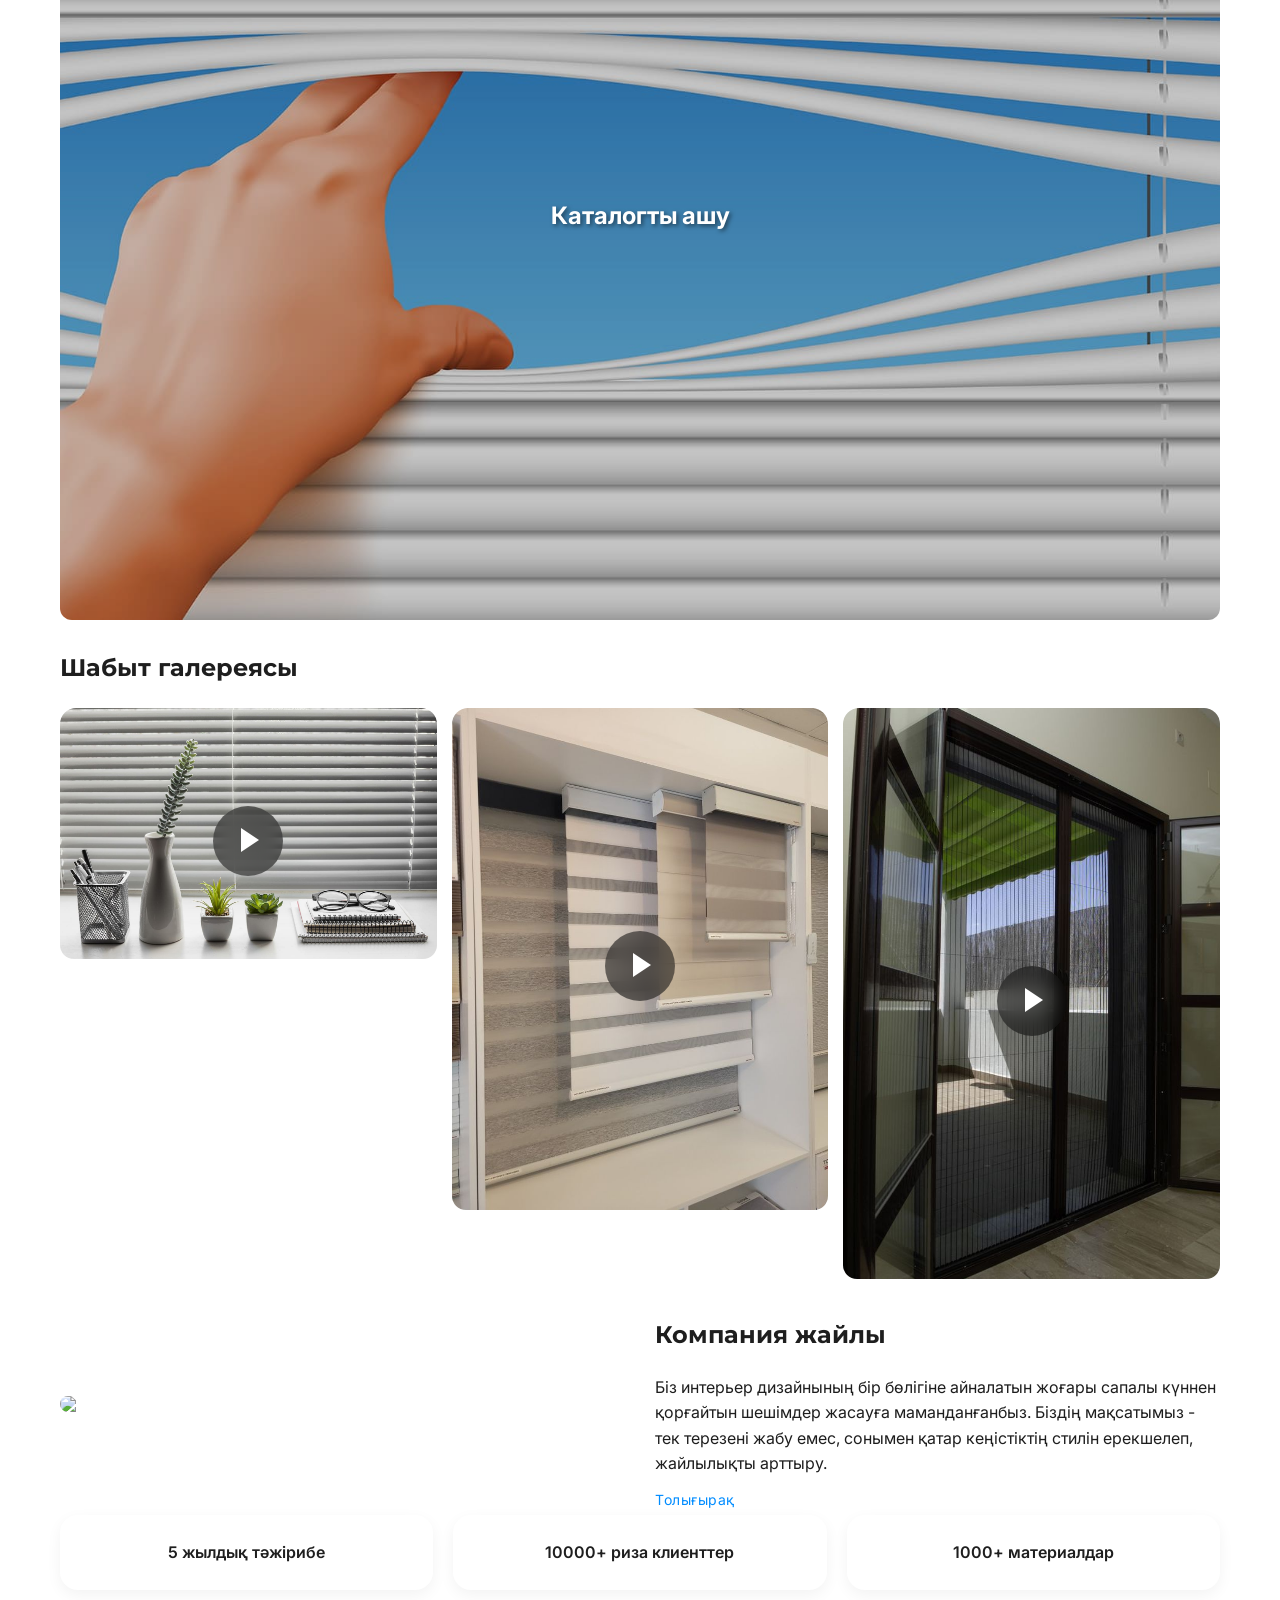
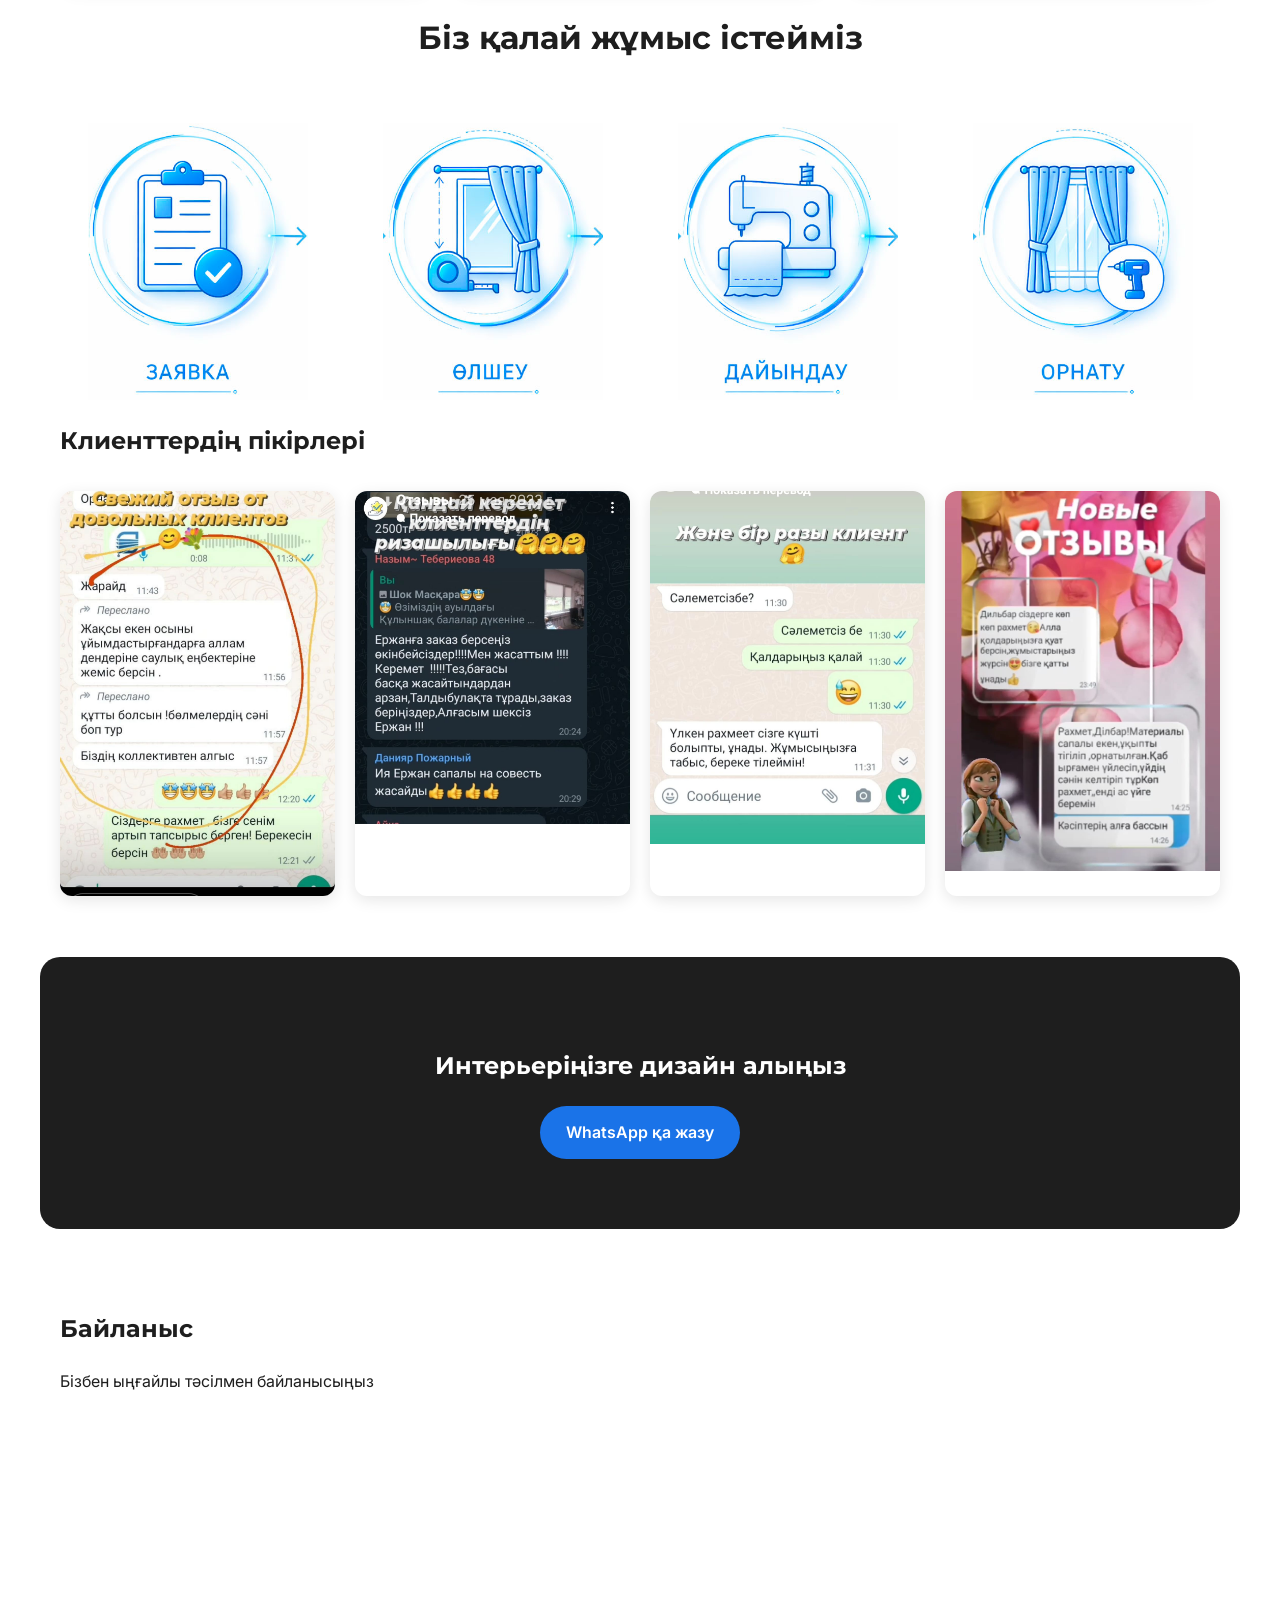
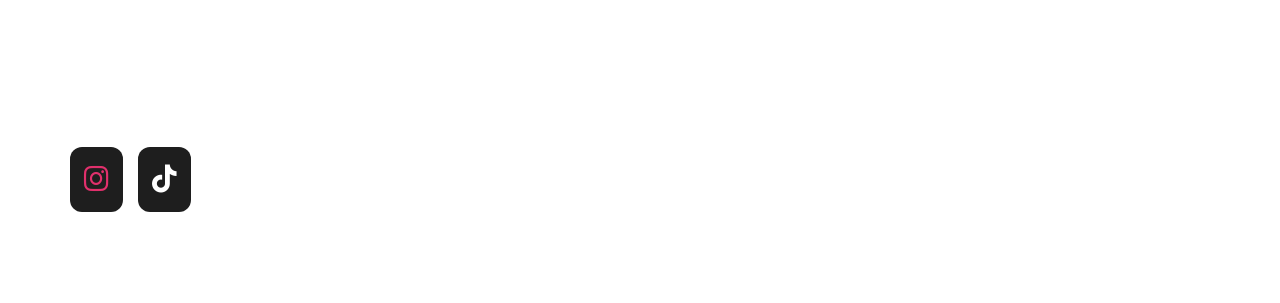
==== commit aae66936: "Add files via upload" ====
--- a/index.html
+++ b/index.html
@@ -231,10 +231,10 @@
 	
     <section class="container process" data-aos="fade-up">
 		<h2 class="section-title">Біз қалай жұмыс істейміз</h2>
-        <div class="step"><img src="./img/zaiavka.jpg" alt="Заявка"></div>
-        <div class="step"><img src="./img/zamer.jpg" alt="Өлшем алу"></div>
-        <div class="step"><img src="./img/zagotovka.jpg" alt="Дайындық"></div>
-        <div class="step"><img src="./img/setup.jpg" alt="Орнату"></div>
+        <div class="step"><img src="./img/zaiavka1.jpg" alt="Заявка"></div>
+        <div class="step"><img src="./img/zamer1.jpg" alt="Өлшем алу"></div>
+        <div class="step"><img src="./img/zagotovka1.jpg" alt="Дайындық"></div>
+        <div class="step"><img src="./img/setup1.jpg" alt="Орнату"></div>
 		
     </section>
 
